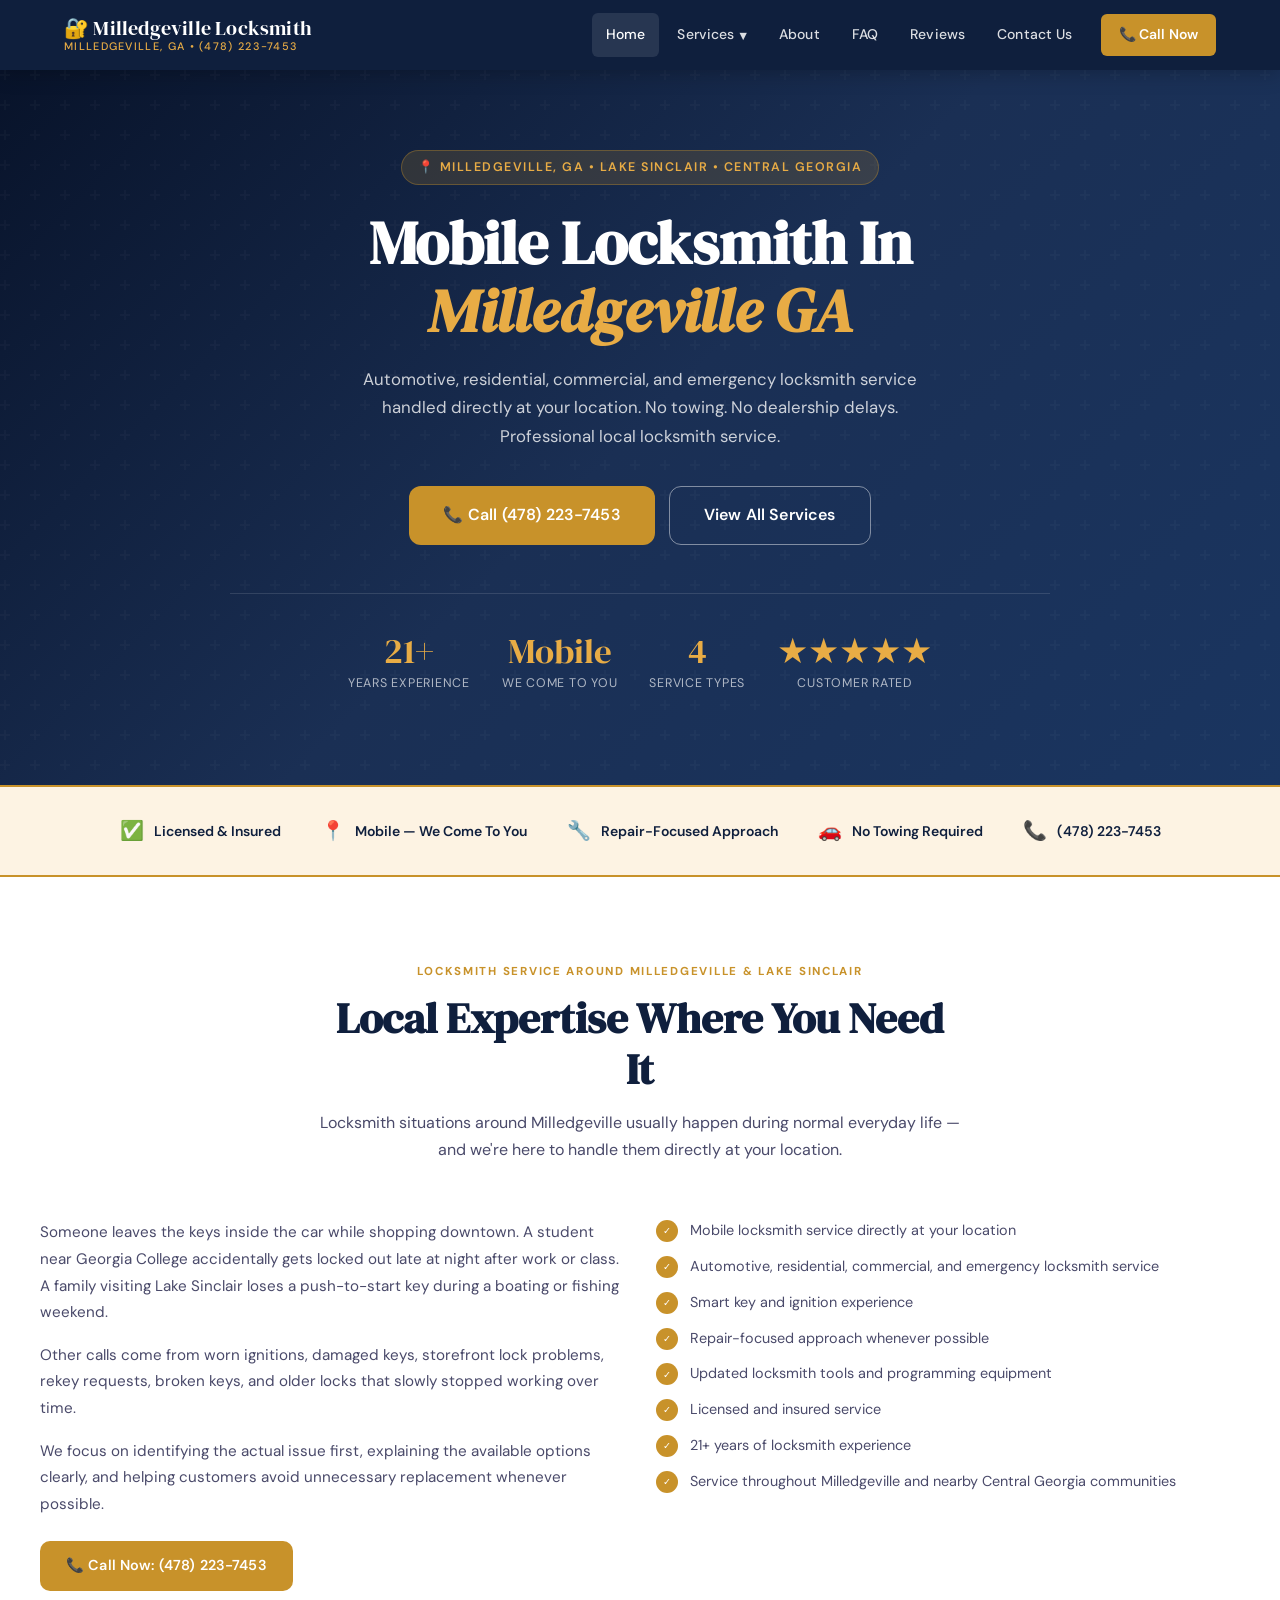
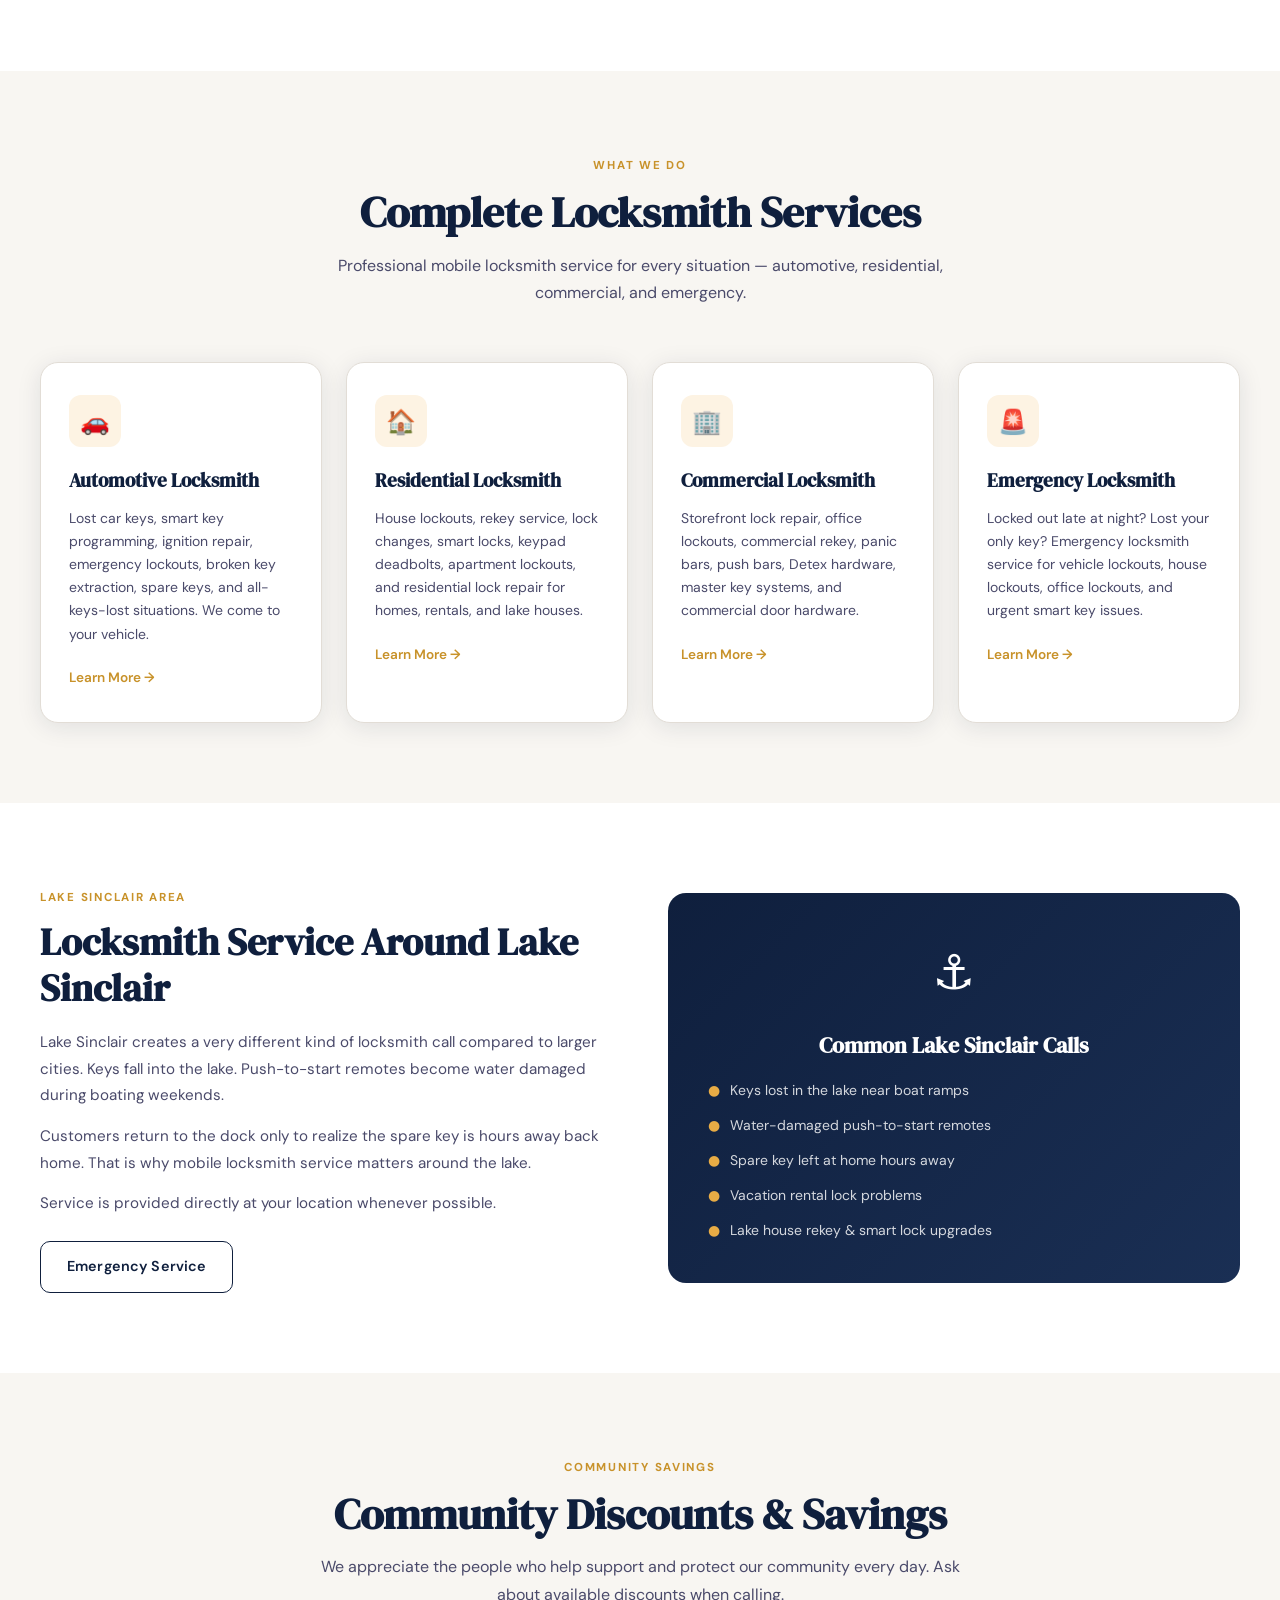
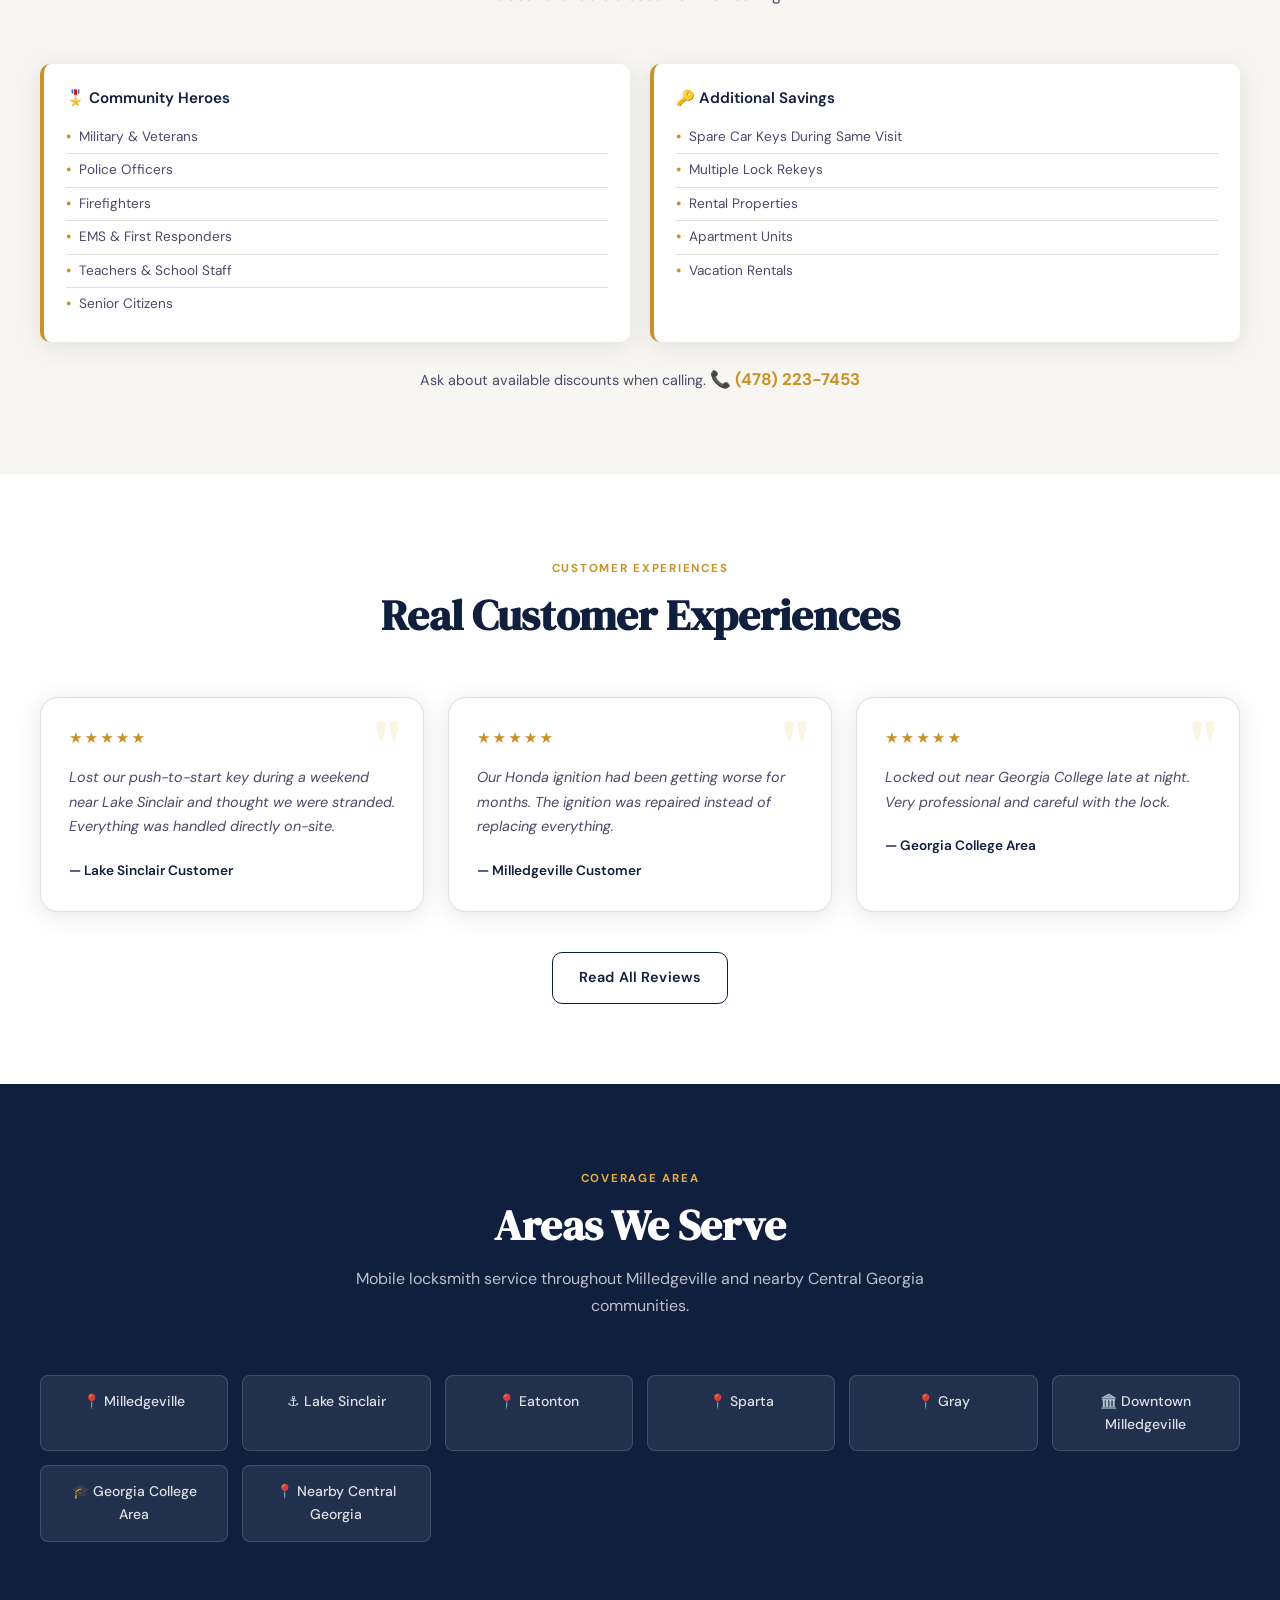
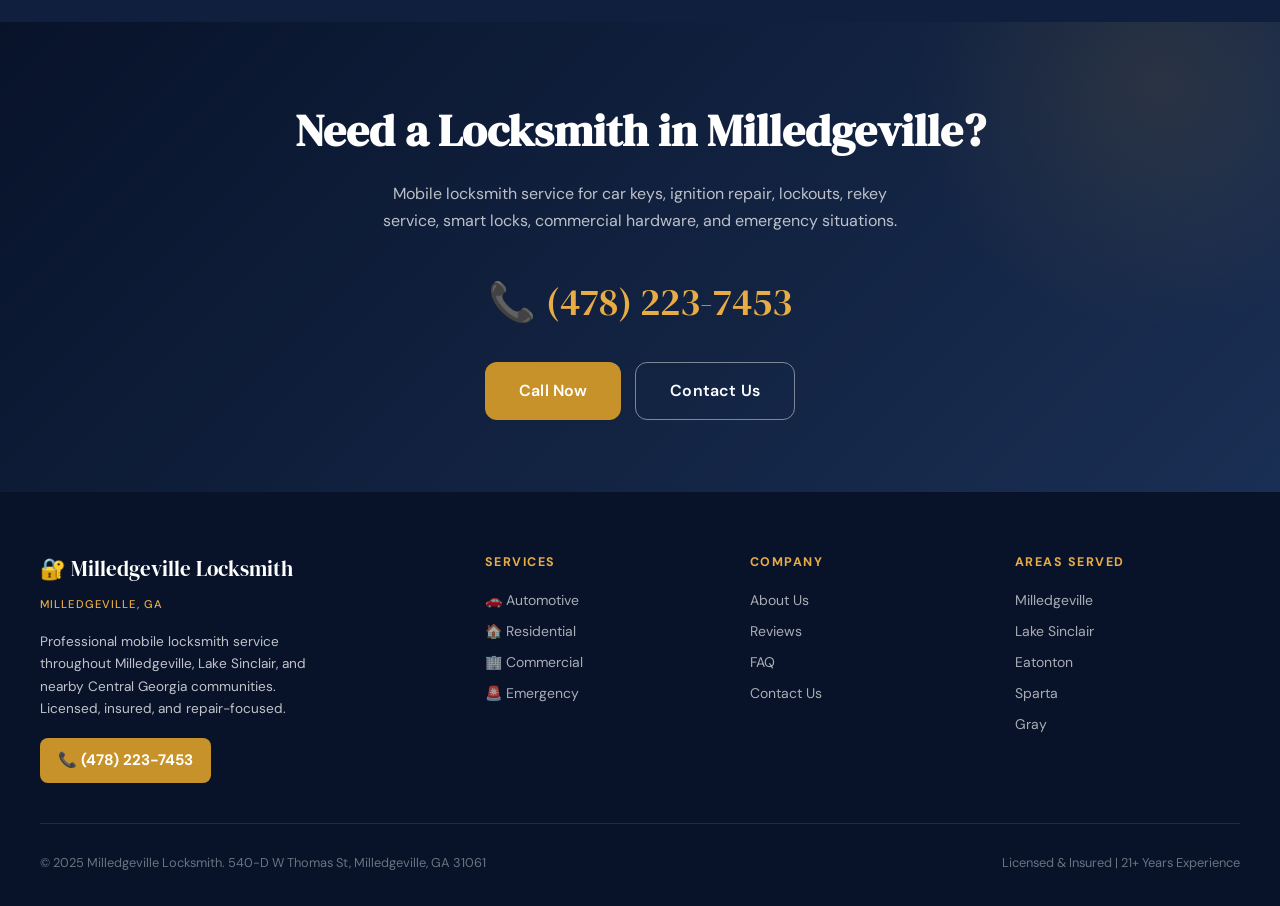
==== index.html @ 0404de69 "first commit" ====
<!DOCTYPE html>
<html lang="en">
<head>
  <meta charset="UTF-8">
  <meta name="viewport" content="width=device-width, initial-scale=1.0">
  <meta name="description" content="Mobile locksmith service in Milledgeville, GA. Automotive, residential, commercial, and emergency locksmith service. Call (478) 223-7453.">
  <title>Milledgeville Locksmith | (478) 223-7453</title>
  <link rel="preconnect" href="https://fonts.googleapis.com">
  <link rel="preconnect" href="https://fonts.gstatic.com" crossorigin>
  <link href="https://fonts.googleapis.com/css2?family=DM+Serif+Display:ital@0;1&family=DM+Sans:ital,opsz,wght@0,9..40,300;0,9..40,400;0,9..40,500;0,9..40,600;0,9..40,700;1,9..40,400&display=swap" rel="stylesheet">
  <link rel="stylesheet" href="style.css">
</head>
<body>

<!-- NAVBAR -->
<nav class="navbar" role="navigation" aria-label="Main navigation">
  <div class="nav-container">
    <a href="index.html" class="nav-logo" aria-label="Milledgeville Locksmith Home">
      <span class="logo-main">🔐 Milledgeville Locksmith</span>
      <span class="logo-sub">Milledgeville, GA &bull; (478) 223-7453</span>
    </a>
    <ul class="nav-menu" role="menubar">
      <li class="nav-item" role="none"><a href="index.html" class="nav-link active" role="menuitem">Home</a></li>
      <li class="nav-item" role="none">
        <a href="services.html" class="nav-link" role="menuitem" aria-haspopup="true" aria-expanded="false">
          Services <span class="chevron">▼</span>
        </a>
        <div class="dropdown" role="menu" aria-label="Services submenu">
          <a href="automotive.html" role="menuitem"><span class="dd-icon">🚗</span> Automotive Locksmith</a>
          <a href="residential.html" role="menuitem"><span class="dd-icon">🏠</span> Residential Locksmith</a>
          <a href="commercial.html" role="menuitem"><span class="dd-icon">🏢</span> Commercial Locksmith</a>
          <a href="emergency.html" role="menuitem"><span class="dd-icon">🚨</span> Emergency Locksmith</a>
        </div>
      </li>
      <li class="nav-item" role="none"><a href="about.html" class="nav-link" role="menuitem">About</a></li>
      <li class="nav-item" role="none"><a href="faq.html" class="nav-link" role="menuitem">FAQ</a></li>
      <li class="nav-item" role="none"><a href="reviews.html" class="nav-link" role="menuitem">Reviews</a></li>
      <li class="nav-item" role="none"><a href="contact.html" class="nav-link" role="menuitem">Contact Us</a></li>
      <li class="nav-item" role="none"><a href="tel:4782237453" class="nav-link nav-cta" role="menuitem">📞 Call Now</a></li>
    </ul>
    <button class="hamburger" aria-label="Toggle menu" aria-expanded="false" aria-controls="mobile-nav" onclick="toggleNav(this)">
      <span></span><span></span><span></span>
    </button>
  </div>
  <div class="nav-mobile" id="mobile-nav" role="menu" aria-label="Mobile navigation">
    <a href="index.html" role="menuitem">Home</a>
    <span class="mobile-section-title">Services</span>
    <a href="automotive.html" role="menuitem">🚗 Automotive Locksmith</a>
    <a href="residential.html" role="menuitem">🏠 Residential Locksmith</a>
    <a href="commercial.html" role="menuitem">🏢 Commercial Locksmith</a>
    <a href="emergency.html" role="menuitem">🚨 Emergency Locksmith</a>
    <a href="about.html" role="menuitem">About</a>
    <a href="faq.html" role="menuitem">FAQ</a>
    <a href="reviews.html" role="menuitem">Reviews</a>
    <a href="contact.html" role="menuitem">Contact Us</a>
    <a href="tel:4782237453" class="mobile-cta" role="menuitem">📞 Call (478) 223-7453</a>
  </div>
</nav>

<!-- HERO -->
<section class="hero" aria-label="Hero section">
  <div class="hero-inner">
    <div class="hero-badge">📍 Milledgeville, GA &bull; Lake Sinclair &bull; Central Georgia</div>
    <h1>Mobile Locksmith  In <em>Milledgeville GA</em></h1>
    <p class="hero-sub">Automotive, residential, commercial, and emergency locksmith service handled directly at your location. No towing. No dealership delays. Professional local locksmith service.</p>
    <div class="hero-actions">
      <a href="tel:4782237453" class="btn btn-primary btn-lg">📞 Call (478) 223-7453</a>
      <a href="services.html" class="btn btn-outline-white btn-lg">View All Services</a>
    </div>
    <div class="hero-meta" aria-label="Key stats">
      <div class="hero-stat">
        <span class="stat-val">21+</span>
        <span class="stat-label">Years Experience</span>
      </div>
      <div class="hero-stat">
        <span class="stat-val">Mobile</span>
        <span class="stat-label">We Come To You</span>
      </div>
      <div class="hero-stat">
        <span class="stat-val">4</span>
        <span class="stat-label">Service Types</span>
      </div>
      <div class="hero-stat">
        <span class="stat-val">★★★★★</span>
        <span class="stat-label">Customer Rated</span>
      </div>
    </div>
  </div>
</section>

<!-- TRUST BAR -->
<div class="trust-bar" aria-label="Trust indicators">
  <div class="trust-bar-inner">
    <div class="trust-item"><span class="trust-icon">✅</span> Licensed &amp; Insured</div>
    <div class="trust-item"><span class="trust-icon">📍</span> Mobile — We Come To You</div>
    <div class="trust-item"><span class="trust-icon">🔧</span> Repair-Focused Approach</div>
    <div class="trust-item"><span class="trust-icon">🚗</span> No Towing Required</div>
    <div class="trust-item"><span class="trust-icon">📞</span> (478) 223-7453</div>
  </div>
</div>

<!-- ABOUT INTRO -->
<section class="section section-light">
  <div class="container">
    <div class="section-header">
      <span class="section-tag">Locksmith Service Around Milledgeville &amp; Lake Sinclair</span>
      <h2>Local Expertise Where You Need It</h2>
      <p>Locksmith situations around Milledgeville usually happen during normal everyday life — and we're here to handle them directly at your location.</p>
    </div>
    <div class="two-col" style="align-items:start;">
      <div>
        <p style="color:var(--text-mid);line-height:1.75;font-size:0.95rem;margin-bottom:16px;">Someone leaves the keys inside the car while shopping downtown. A student near Georgia College accidentally gets locked out late at night after work or class. A family visiting Lake Sinclair loses a push-to-start key during a boating or fishing weekend.</p>
        <p style="color:var(--text-mid);line-height:1.75;font-size:0.95rem;margin-bottom:16px;">Other calls come from worn ignitions, damaged keys, storefront lock problems, rekey requests, broken keys, and older locks that slowly stopped working over time.</p>
        <p style="color:var(--text-mid);line-height:1.75;font-size:0.95rem;">We focus on identifying the actual issue first, explaining the available options clearly, and helping customers avoid unnecessary replacement whenever possible.</p>
        <a href="tel:4782237453" class="btn btn-primary mt-24">📞 Call Now: (478) 223-7453</a>
      </div>
      <div>
        <ul class="checklist">
          <li><span class="check-icon">✓</span> Mobile locksmith service directly at your location</li>
          <li><span class="check-icon">✓</span> Automotive, residential, commercial, and emergency locksmith service</li>
          <li><span class="check-icon">✓</span> Smart key and ignition experience</li>
          <li><span class="check-icon">✓</span> Repair-focused approach whenever possible</li>
          <li><span class="check-icon">✓</span> Updated locksmith tools and programming equipment</li>
          <li><span class="check-icon">✓</span> Licensed and insured service</li>
          <li><span class="check-icon">✓</span> 21+ years of locksmith experience</li>
          <li><span class="check-icon">✓</span> Service throughout Milledgeville and nearby Central Georgia communities</li>
        </ul>
      </div>
    </div>
  </div>
</section>

<!-- SERVICES OVERVIEW -->
<section class="section section-alt" aria-labelledby="services-heading">
  <div class="container">
    <div class="section-header">
      <span class="section-tag">What We Do</span>
      <h2 id="services-heading">Complete Locksmith Services</h2>
      <p>Professional mobile locksmith service for every situation — automotive, residential, commercial, and emergency.</p>
    </div>
    <div class="card-grid">
      <div class="card">
        <div class="card-icon" aria-hidden="true">🚗</div>
        <h3>Automotive Locksmith</h3>
        <p>Lost car keys, smart key programming, ignition repair, emergency lockouts, broken key extraction, spare keys, and all-keys-lost situations. We come to your vehicle.</p>
        <a href="automotive.html" class="card-link">Learn More →</a>
      </div>
      <div class="card">
        <div class="card-icon" aria-hidden="true">🏠</div>
        <h3>Residential Locksmith</h3>
        <p>House lockouts, rekey service, lock changes, smart locks, keypad deadbolts, apartment lockouts, and residential lock repair for homes, rentals, and lake houses.</p>
        <a href="residential.html" class="card-link">Learn More →</a>
      </div>
      <div class="card">
        <div class="card-icon" aria-hidden="true">🏢</div>
        <h3>Commercial Locksmith</h3>
        <p>Storefront lock repair, office lockouts, commercial rekey, panic bars, push bars, Detex hardware, master key systems, and commercial door hardware.</p>
        <a href="commercial.html" class="card-link">Learn More →</a>
      </div>
      <div class="card">
        <div class="card-icon" aria-hidden="true">🚨</div>
        <h3>Emergency Locksmith</h3>
        <p>Locked out late at night? Lost your only key? Emergency locksmith service for vehicle lockouts, house lockouts, office lockouts, and urgent smart key issues.</p>
        <a href="emergency.html" class="card-link">Learn More →</a>
      </div>
    </div>
  </div>
</section>

<!-- LAKE SINCLAIR -->
<section class="section section-light">
  <div class="container">
    <div class="two-col" style="align-items:center;gap:56px;">
      <div>
        <span class="section-tag">Lake Sinclair Area</span>
        <h2 style="font-family:var(--font-display);font-size:clamp(1.8rem,3vw,2.4rem);color:var(--navy);margin-bottom:18px;line-height:1.2;">Locksmith Service Around Lake Sinclair</h2>
        <p style="color:var(--text-mid);line-height:1.75;font-size:0.95rem;margin-bottom:14px;">Lake Sinclair creates a very different kind of locksmith call compared to larger cities. Keys fall into the lake. Push-to-start remotes become water damaged during boating weekends.</p>
        <p style="color:var(--text-mid);line-height:1.75;font-size:0.95rem;margin-bottom:14px;">Customers return to the dock only to realize the spare key is hours away back home. That is why mobile locksmith service matters around the lake.</p>
        <p style="color:var(--text-mid);line-height:1.75;font-size:0.95rem;">Service is provided directly at your location whenever possible.</p>
        <a href="pages/emergency.html" class="btn btn-outline mt-24">Emergency Service</a>
      </div>
      <div style="background:linear-gradient(135deg,var(--navy) 0%,var(--navy-mid) 100%);border-radius:var(--radius-lg);padding:40px;color:white;">
        <div style="font-size:3rem;margin-bottom:16px;text-align:center;">⚓</div>
        <h3 style="font-family:var(--font-display);font-size:1.4rem;margin-bottom:14px;text-align:center;">Common Lake Sinclair Calls</h3>
        <ul style="display:flex;flex-direction:column;gap:12px;">
          <li style="display:flex;align-items:center;gap:10px;font-size:0.875rem;color:rgba(255,255,255,0.82);"><span style="color:var(--gold-light);">●</span> Keys lost in the lake near boat ramps</li>
          <li style="display:flex;align-items:center;gap:10px;font-size:0.875rem;color:rgba(255,255,255,0.82);"><span style="color:var(--gold-light);">●</span> Water-damaged push-to-start remotes</li>
          <li style="display:flex;align-items:center;gap:10px;font-size:0.875rem;color:rgba(255,255,255,0.82);"><span style="color:var(--gold-light);">●</span> Spare key left at home hours away</li>
          <li style="display:flex;align-items:center;gap:10px;font-size:0.875rem;color:rgba(255,255,255,0.82);"><span style="color:var(--gold-light);">●</span> Vacation rental lock problems</li>
          <li style="display:flex;align-items:center;gap:10px;font-size:0.875rem;color:rgba(255,255,255,0.82);"><span style="color:var(--gold-light);">●</span> Lake house rekey &amp; smart lock upgrades</li>
        </ul>
      </div>
    </div>
  </div>
</section>

<!-- COMMUNITY DISCOUNTS -->
<section class="section section-alt">
  <div class="container">
    <div class="section-header">
      <span class="section-tag">Community Savings</span>
      <h2>Community Discounts &amp; Savings</h2>
      <p>We appreciate the people who help support and protect our community every day. Ask about available discounts when calling.</p>
    </div>
    <div class="discount-grid">
      <div class="discount-card">
        <h4>🎖️ Community Heroes</h4>
        <ul>
          <li>Military &amp; Veterans</li>
          <li>Police Officers</li>
          <li>Firefighters</li>
          <li>EMS &amp; First Responders</li>
          <li>Teachers &amp; School Staff</li>
          <li>Senior Citizens</li>
        </ul>
      </div>
      <div class="discount-card">
        <h4>🔑 Additional Savings</h4>
        <ul>
          <li>Spare Car Keys During Same Visit</li>
          <li>Multiple Lock Rekeys</li>
          <li>Rental Properties</li>
          <li>Apartment Units</li>
          <li>Vacation Rentals</li>
        </ul>
      </div>
    </div>
    <p class="text-center mt-24" style="color:var(--text-mid);font-size:0.9rem;">Ask about available discounts when calling. <a href="tel:4782237453" class="phone-cta">📞 (478) 223-7453</a></p>
  </div>
</section>

<!-- REVIEWS SNIPPET -->
<section class="section section-light" aria-labelledby="reviews-heading">
  <div class="container">
    <div class="section-header">
      <span class="section-tag">Customer Experiences</span>
      <h2 id="reviews-heading">Real Customer Experiences</h2>
    </div>
    <div class="review-grid">
      <div class="review-card">
        <div class="stars" aria-label="5 stars">★★★★★</div>
        <p class="review-text">Lost our push-to-start key during a weekend near Lake Sinclair and thought we were stranded. Everything was handled directly on-site.</p>
        <span class="reviewer">— Lake Sinclair Customer</span>
      </div>
      <div class="review-card">
        <div class="stars" aria-label="5 stars">★★★★★</div>
        <p class="review-text">Our Honda ignition had been getting worse for months. The ignition was repaired instead of replacing everything.</p>
        <span class="reviewer">— Milledgeville Customer</span>
      </div>
      <div class="review-card">
        <div class="stars" aria-label="5 stars">★★★★★</div>
        <p class="review-text">Locked out near Georgia College late at night. Very professional and careful with the lock.</p>
        <span class="reviewer">— Georgia College Area</span>
      </div>
    </div>
    <div class="text-center mt-40">
      <a href="pages/reviews.html" class="btn btn-outline">Read All Reviews</a>
    </div>
  </div>
</section>

<!-- AREAS SERVED -->
<section class="section section-dark" aria-labelledby="areas-heading">
  <div class="container">
    <div class="section-header">
      <span class="section-tag">Coverage Area</span>
      <h2 id="areas-heading">Areas We Serve</h2>
      <p>Mobile locksmith service throughout Milledgeville and nearby Central Georgia communities.</p>
    </div>
    <div class="areas-grid">
      <div class="area-pill">📍 Milledgeville</div>
      <div class="area-pill">⚓ Lake Sinclair</div>
      <div class="area-pill">📍 Eatonton</div>
      <div class="area-pill">📍 Sparta</div>
      <div class="area-pill">📍 Gray</div>
      <div class="area-pill">🏛️ Downtown Milledgeville</div>
      <div class="area-pill">🎓 Georgia College Area</div>
      <div class="area-pill">📍 Nearby Central Georgia</div>
    </div>
  </div>
</section>

<!-- CTA BAND -->
<div class="cta-band">
  <div class="container">
    <h2>Need a Locksmith in Milledgeville?</h2>
    <p>Mobile locksmith service for car keys, ignition repair, lockouts, rekey service, smart locks, commercial hardware, and emergency situations.</p>
    <div class="phone-big">📞 <a href="tel:4782237453" style="color:inherit;">(478) 223-7453</a></div>
    <div style="display:flex;gap:14px;justify-content:center;flex-wrap:wrap;">
      <a href="tel:4782237453" class="btn btn-primary btn-lg">Call Now</a>
      <a href="contact.html" class="btn btn-outline-white btn-lg">Contact Us</a>
    </div>
  </div>
</div>

<!-- FOOTER -->
<footer role="contentinfo">
  <div class="footer-grid">
    <div class="footer-brand">
      <span class="logo-main">🔐 Milledgeville Locksmith</span>
      <span class="logo-sub">Milledgeville, GA</span>
      <p>Professional mobile locksmith service throughout Milledgeville, Lake Sinclair, and nearby Central Georgia communities. Licensed, insured, and repair-focused.</p>
      <a href="tel:4782237453" class="footer-phone">📞 (478) 223-7453</a>
    </div>
    <div class="footer-col">
      <h4>Services</h4>
      <ul>
        <li><a href="automotive.html">🚗 Automotive</a></li>
        <li><a href="residential.html">🏠 Residential</a></li>
        <li><a href="commercial.html">🏢 Commercial</a></li>
        <li><a href="emergency.html">🚨 Emergency</a></li>
      </ul>
    </div>
    <div class="footer-col">
      <h4>Company</h4>
      <ul>
        <li><a href="about.html">About Us</a></li>
        <li><a href="reviews.html">Reviews</a></li>
        <li><a href="faq.html">FAQ</a></li>
        <li><a href="contact.html">Contact Us</a></li>
      </ul>
    </div>
    <div class="footer-col">
      <h4>Areas Served</h4>
      <ul>
        <li><a href="#">Milledgeville</a></li>
        <li><a href="#">Lake Sinclair</a></li>
        <li><a href="#">Eatonton</a></li>
        <li><a href="#">Sparta</a></li>
        <li><a href="#">Gray</a></li>
      </ul>
    </div>
  </div>
  <div class="footer-bottom">
    <span>© 2025 Milledgeville Locksmith. 540-D W Thomas St, Milledgeville, GA 31061</span>
    <span>Licensed &amp; Insured | 21+ Years Experience</span>
  </div>
</footer>

<script>
function toggleNav(btn) {
  const menu = document.getElementById('mobile-nav');
  const open = menu.classList.toggle('open');
  btn.classList.toggle('open', open);
  btn.setAttribute('aria-expanded', open);
}
</script>
</body>
</html>
---- style.css ----
/* ===== FONTS ===== */
@import url('https://fonts.googleapis.com/css2?family=DM+Serif+Display:ital@0;1&family=DM+Sans:ital,opsz,wght@0,9..40,300;0,9..40,400;0,9..40,500;0,9..40,600;0,9..40,700;1,9..40,400&display=swap');

/* ===== CSS VARIABLES ===== */
:root {
  --navy: #0f1f3d;
  --navy-dark: #08132a;
  --navy-mid: #1a2f54;
  --gold: #c8922a;
  --gold-light: #e8ac45;
  --gold-pale: #fdf3e3;
  --white: #ffffff;
  --off-white: #f8f6f2;
  --text: #1e1e2e;
  --text-mid: #4a4a6a;
  --text-light: #7a7a9a;
  --border: #e2ddd6;
  --shadow: 0 4px 24px rgba(15,31,61,0.10);
  --shadow-lg: 0 12px 48px rgba(15,31,61,0.18);
  --radius: 10px;
  --radius-lg: 18px;
  --transition: 0.22s cubic-bezier(0.4,0,0.2,1);
  --font-display: 'DM Serif Display', Georgia, serif;
  --font-body: 'DM Sans', system-ui, sans-serif;
}

/* ===== RESET ===== */
*, *::before, *::after { box-sizing: border-box; margin: 0; padding: 0; }
html { scroll-behavior: smooth; font-size: 16px; }
body {
  font-family: var(--font-body);
  color: var(--text);
  background: var(--off-white);
  line-height: 1.65;
  -webkit-font-smoothing: antialiased;
}
img { max-width: 100%; display: block; }
a { color: inherit; text-decoration: none; }
ul { list-style: none; }
button { cursor: pointer; font-family: inherit; border: none; background: none; }

/* ===== NAVBAR ===== */
.navbar {
  position: sticky;
  top: 0;
  z-index: 1000;
  background: var(--navy);
  box-shadow: 0 2px 20px rgba(0,0,0,0.25);
}
.nav-container {
  max-width: 1200px;
  margin: 0 auto;
  padding: 0 24px;
  display: flex;
  align-items: center;
  justify-content: space-between;
  height: 70px;
}
.nav-logo {
  display: flex;
  flex-direction: column;
  line-height: 1.15;
}
.nav-logo .logo-main {
  font-family: var(--font-display);
  font-size: 1.25rem;
  color: var(--white);
  letter-spacing: 0.01em;
}
.nav-logo .logo-sub {
  font-size: 0.68rem;
  color: var(--gold-light);
  letter-spacing: 0.12em;
  text-transform: uppercase;
  font-weight: 500;
}
.nav-menu {
  display: flex;
  align-items: center;
  gap: 4px;
}
.nav-item {
  position: relative;
}
.nav-link {
  display: flex;
  align-items: center;
  gap: 5px;
  padding: 10px 14px;
  font-size: 0.875rem;
  font-weight: 500;
  color: rgba(255,255,255,0.85);
  border-radius: 6px;
  transition: background var(--transition), color var(--transition);
  letter-spacing: 0.01em;
}
.nav-link:hover, .nav-link.active {
  background: rgba(255,255,255,0.10);
  color: var(--white);
}
.nav-link .chevron {
  font-size: 0.6rem;
  transition: transform var(--transition);
  margin-top: 1px;
}
.nav-item:hover .chevron { transform: rotate(180deg); }

/* Dropdown */
.dropdown {
  position: absolute;
  top: calc(100% + 6px);
  left: 0;
  min-width: 230px;
  background: var(--white);
  border-radius: var(--radius);
  box-shadow: var(--shadow-lg);
  border: 1px solid var(--border);
  opacity: 0;
  visibility: hidden;
  transform: translateY(-8px);
  transition: opacity var(--transition), transform var(--transition), visibility var(--transition);
  overflow: hidden;
}
.nav-item:hover .dropdown,
.nav-item:focus-within .dropdown {
  opacity: 1;
  visibility: visible;
  transform: translateY(0);
}
.dropdown a {
  display: flex;
  align-items: center;
  gap: 10px;
  padding: 12px 18px;
  font-size: 0.875rem;
  font-weight: 500;
  color: var(--text);
  transition: background var(--transition), color var(--transition);
  border-bottom: 1px solid var(--border);
}
.dropdown a:last-child { border-bottom: none; }
.dropdown a:hover { background: var(--gold-pale); color: var(--gold); }
.dropdown a .dd-icon { font-size: 1rem; width: 20px; text-align: center; }

/* CTA button in nav */
.nav-cta {
  margin-left: 10px;
  background: var(--gold) !important;
  color: var(--white) !important;
  padding: 9px 18px !important;
  border-radius: 6px !important;
  font-weight: 600 !important;
  letter-spacing: 0.01em;
  transition: background var(--transition), box-shadow var(--transition) !important;
}
.nav-cta:hover {
  background: var(--gold-light) !important;
  box-shadow: 0 4px 16px rgba(200,146,42,0.4) !important;
}

/* Hamburger */
.hamburger {
  display: none;
  flex-direction: column;
  gap: 5px;
  padding: 8px;
  border-radius: 6px;
  transition: background var(--transition);
}
.hamburger:hover { background: rgba(255,255,255,0.1); }
.hamburger span {
  display: block;
  width: 24px;
  height: 2px;
  background: var(--white);
  border-radius: 2px;
  transition: transform var(--transition), opacity var(--transition);
}
.hamburger.open span:nth-child(1) { transform: translateY(7px) rotate(45deg); }
.hamburger.open span:nth-child(2) { opacity: 0; }
.hamburger.open span:nth-child(3) { transform: translateY(-7px) rotate(-45deg); }

/* Mobile nav */
.nav-mobile {
  display: none;
  flex-direction: column;
  background: var(--navy-dark);
  padding: 16px 24px 24px;
  border-top: 1px solid rgba(255,255,255,0.08);
}
.nav-mobile.open { display: flex; }
.nav-mobile a {
  display: block;
  padding: 12px 0;
  color: rgba(255,255,255,0.85);
  font-size: 0.9rem;
  font-weight: 500;
  border-bottom: 1px solid rgba(255,255,255,0.07);
  transition: color var(--transition);
}
.nav-mobile a:hover { color: var(--gold-light); }
.nav-mobile .mobile-section-title {
  font-size: 0.7rem;
  letter-spacing: 0.15em;
  text-transform: uppercase;
  color: var(--gold);
  font-weight: 600;
  padding: 14px 0 6px;
}
.nav-mobile .mobile-cta {
  margin-top: 16px;
  background: var(--gold);
  color: var(--white);
  text-align: center;
  padding: 13px;
  border-radius: var(--radius);
  font-weight: 600;
  font-size: 0.9rem;
}

/* ===== HERO ===== */
.hero {
  background: linear-gradient(135deg, var(--navy-dark) 0%, var(--navy-mid) 50%, #1a3560 100%);
  color: var(--white);
  padding: 80px 24px 90px;
  position: relative;
  overflow: hidden;
}
.hero::before {
  content: '';
  position: absolute;
  inset: 0;
  background: url("data:image/svg+xml,%3Csvg width='60' height='60' viewBox='0 0 60 60' xmlns='http://www.w3.org/2000/svg'%3E%3Cg fill='none' fill-rule='evenodd'%3E%3Cg fill='%23ffffff' fill-opacity='0.025'%3E%3Cpath d='M36 34v-4h-2v4h-4v2h4v4h2v-4h4v-2h-4zm0-30V0h-2v4h-4v2h4v4h2V6h4V4h-4zM6 34v-4H4v4H0v2h4v4h2v-4h4v-2H6zM6 4V0H4v4H0v2h4v4h2V6h4V4H6z'/%3E%3C/g%3E%3C/g%3E%3C/svg%3E");
  pointer-events: none;
}
.hero-inner {
  max-width: 820px;
  margin: 0 auto;
  text-align: center;
  position: relative;
  z-index: 1;
}
.hero-badge {
  display: inline-flex;
  align-items: center;
  gap: 8px;
  background: rgba(200,146,42,0.18);
  border: 1px solid rgba(200,146,42,0.35);
  color: var(--gold-light);
  font-size: 0.78rem;
  font-weight: 600;
  letter-spacing: 0.12em;
  text-transform: uppercase;
  padding: 6px 16px;
  border-radius: 100px;
  margin-bottom: 24px;
}
.hero h1 {
  font-family: var(--font-display);
  font-size: clamp(2.4rem, 5vw, 3.8rem);
  line-height: 1.12;
  margin-bottom: 20px;
  color: var(--white);
}
.hero h1 em {
  color: var(--gold-light);
  font-style: italic;
}
.hero-sub {
  font-size: 1.05rem;
  color: rgba(255,255,255,0.78);
  max-width: 580px;
  margin: 0 auto 36px;
  line-height: 1.7;
}
.hero-actions {
  display: flex;
  gap: 14px;
  justify-content: center;
  flex-wrap: wrap;
}
.hero-meta {
  display: flex;
  justify-content: center;
  gap: 32px;
  margin-top: 48px;
  padding-top: 40px;
  border-top: 1px solid rgba(255,255,255,0.12);
  flex-wrap: wrap;
}
.hero-stat { text-align: center; }
.hero-stat .stat-val {
  font-family: var(--font-display);
  font-size: 2.2rem;
  color: var(--gold-light);
  line-height: 1;
  display: block;
}
.hero-stat .stat-label {
  font-size: 0.78rem;
  color: rgba(255,255,255,0.65);
  letter-spacing: 0.06em;
  text-transform: uppercase;
  margin-top: 4px;
}

/* ===== BUTTONS ===== */
.btn {
  display: inline-flex;
  align-items: center;
  gap: 8px;
  padding: 13px 26px;
  border-radius: var(--radius);
  font-weight: 600;
  font-size: 0.9rem;
  letter-spacing: 0.01em;
  transition: all var(--transition);
  white-space: nowrap;
}
.btn-primary {
  background: var(--gold);
  color: var(--white);
}
.btn-primary:hover {
  background: var(--gold-light);
  box-shadow: 0 6px 24px rgba(200,146,42,0.45);
  transform: translateY(-1px);
}
.btn-outline-white {
  background: transparent;
  color: var(--white);
  border: 1.5px solid rgba(255,255,255,0.45);
}
.btn-outline-white:hover {
  background: rgba(255,255,255,0.10);
  border-color: rgba(255,255,255,0.7);
}
.btn-outline {
  background: transparent;
  color: var(--navy);
  border: 1.5px solid var(--navy);
}
.btn-outline:hover {
  background: var(--navy);
  color: var(--white);
}
.btn-lg {
  padding: 15px 34px;
  font-size: 1rem;
  border-radius: 12px;
}

/* ===== SECTIONS ===== */
.section {
  padding: 80px 24px;
}
.section-light { background: var(--white); }
.section-alt { background: var(--off-white); }
.section-dark {
  background: var(--navy);
  color: var(--white);
}
.container {
  max-width: 1200px;
  margin: 0 auto;
}
.section-header {
  text-align: center;
  max-width: 640px;
  margin: 0 auto 56px;
}
.section-tag {
  display: inline-block;
  font-size: 0.72rem;
  font-weight: 700;
  letter-spacing: 0.15em;
  text-transform: uppercase;
  color: var(--gold);
  margin-bottom: 12px;
}
.section-dark .section-tag { color: var(--gold-light); }
.section-header h2 {
  font-family: var(--font-display);
  font-size: clamp(1.8rem, 3.5vw, 2.7rem);
  line-height: 1.18;
  color: var(--navy);
  margin-bottom: 14px;
}
.section-dark .section-header h2 { color: var(--white); }
.section-header p {
  color: var(--text-mid);
  font-size: 1rem;
  line-height: 1.7;
}
.section-dark .section-header p { color: rgba(255,255,255,0.72); }

/* ===== CARDS ===== */
.card-grid {
  display: grid;
  grid-template-columns: repeat(auto-fit, minmax(280px, 1fr));
  gap: 24px;
}
.card {
  background: var(--white);
  border-radius: var(--radius-lg);
  padding: 32px 28px;
  border: 1px solid var(--border);
  box-shadow: var(--shadow);
  transition: transform var(--transition), box-shadow var(--transition);
}
.card:hover {
  transform: translateY(-4px);
  box-shadow: var(--shadow-lg);
}
.card-icon {
  width: 52px;
  height: 52px;
  background: var(--gold-pale);
  border-radius: 12px;
  display: flex;
  align-items: center;
  justify-content: center;
  font-size: 1.5rem;
  margin-bottom: 18px;
}
.card h3 {
  font-family: var(--font-display);
  font-size: 1.2rem;
  color: var(--navy);
  margin-bottom: 10px;
}
.card p {
  font-size: 0.875rem;
  color: var(--text-mid);
  line-height: 1.65;
  margin-bottom: 18px;
}
.card-link {
  display: inline-flex;
  align-items: center;
  gap: 5px;
  font-size: 0.85rem;
  font-weight: 600;
  color: var(--gold);
  transition: gap var(--transition);
}
.card-link:hover { gap: 9px; }

/* ===== SERVICE CARDS (full) ===== */
.service-card {
  background: var(--white);
  border-radius: var(--radius-lg);
  overflow: hidden;
  border: 1px solid var(--border);
  box-shadow: var(--shadow);
  transition: transform var(--transition), box-shadow var(--transition);
}
.service-card:hover {
  transform: translateY(-4px);
  box-shadow: var(--shadow-lg);
}
.service-card-header {
  background: linear-gradient(135deg, var(--navy) 0%, var(--navy-mid) 100%);
  padding: 28px;
  display: flex;
  align-items: center;
  gap: 16px;
}
.service-card-icon {
  font-size: 2rem;
  width: 52px;
  text-align: center;
}
.service-card-header h3 {
  font-family: var(--font-display);
  font-size: 1.3rem;
  color: var(--white);
}
.service-card-header span {
  font-size: 0.78rem;
  color: var(--gold-light);
}
.service-card-body {
  padding: 24px 28px 28px;
}
.service-card-body ul {
  display: flex;
  flex-direction: column;
  gap: 8px;
  margin-bottom: 20px;
}
.service-card-body ul li {
  display: flex;
  align-items: center;
  gap: 10px;
  font-size: 0.875rem;
  color: var(--text-mid);
}
.service-card-body ul li::before {
  content: '✓';
  color: var(--gold);
  font-weight: 700;
  font-size: 0.8rem;
  flex-shrink: 0;
}

/* ===== TRUST BAR ===== */
.trust-bar {
  background: var(--gold-pale);
  border-top: 2px solid var(--gold);
  border-bottom: 2px solid var(--gold);
  padding: 28px 24px;
}
.trust-bar-inner {
  max-width: 1200px;
  margin: 0 auto;
  display: flex;
  justify-content: center;
  gap: 40px;
  flex-wrap: wrap;
}
.trust-item {
  display: flex;
  align-items: center;
  gap: 10px;
  font-size: 0.875rem;
  font-weight: 600;
  color: var(--navy);
}
.trust-item .trust-icon { font-size: 1.2rem; }

/* ===== CHECKLIST ===== */
.checklist {
  display: flex;
  flex-direction: column;
  gap: 12px;
}
.checklist li {
  display: flex;
  align-items: flex-start;
  gap: 12px;
  font-size: 0.9rem;
  color: var(--text-mid);
}
.check-icon {
  width: 22px;
  height: 22px;
  background: var(--gold);
  border-radius: 50%;
  display: flex;
  align-items: center;
  justify-content: center;
  color: white;
  font-size: 0.6rem;
  flex-shrink: 0;
  margin-top: 1px;
}

/* ===== REVIEWS ===== */
.review-grid {
  display: grid;
  grid-template-columns: repeat(auto-fit, minmax(280px, 1fr));
  gap: 24px;
}
.review-card {
  background: var(--white);
  border-radius: var(--radius-lg);
  padding: 28px;
  border: 1px solid var(--border);
  box-shadow: var(--shadow);
  position: relative;
}
.review-card::before {
  content: '"';
  position: absolute;
  top: 16px;
  right: 22px;
  font-family: var(--font-display);
  font-size: 4rem;
  color: var(--gold-pale);
  line-height: 1;
}
.stars {
  color: var(--gold);
  font-size: 0.95rem;
  letter-spacing: 2px;
  margin-bottom: 14px;
}
.review-text {
  font-size: 0.9rem;
  color: var(--text-mid);
  line-height: 1.7;
  font-style: italic;
  margin-bottom: 18px;
}
.reviewer {
  font-weight: 600;
  font-size: 0.85rem;
  color: var(--navy);
}

/* ===== FAQ ===== */
.faq-list {
  max-width: 780px;
  margin: 0 auto;
  display: flex;
  flex-direction: column;
  gap: 12px;
}
.faq-item {
  background: var(--white);
  border: 1px solid var(--border);
  border-radius: var(--radius);
  overflow: hidden;
}
.faq-q {
  width: 100%;
  text-align: left;
  padding: 20px 24px;
  font-size: 0.95rem;
  font-weight: 600;
  color: var(--navy);
  display: flex;
  justify-content: space-between;
  align-items: center;
  gap: 12px;
  transition: background var(--transition);
}
.faq-q:hover { background: var(--gold-pale); }
.faq-q.open { background: var(--gold-pale); color: var(--gold); }
.faq-q .faq-icon {
  width: 24px;
  height: 24px;
  background: var(--navy);
  border-radius: 50%;
  display: flex;
  align-items: center;
  justify-content: center;
  color: white;
  font-size: 0.75rem;
  flex-shrink: 0;
  transition: transform var(--transition), background var(--transition);
}
.faq-q.open .faq-icon {
  transform: rotate(45deg);
  background: var(--gold);
}
.faq-a {
  display: none;
  padding: 0 24px 20px;
  font-size: 0.9rem;
  color: var(--text-mid);
  line-height: 1.7;
  border-top: 1px solid var(--border);
  padding-top: 16px;
}
.faq-a.open { display: block; }

/* ===== AREAS GRID ===== */
.areas-grid {
  display: grid;
  grid-template-columns: repeat(auto-fit, minmax(160px, 1fr));
  gap: 14px;
  margin-top: 32px;
}
.area-pill {
  background: rgba(255,255,255,0.08);
  border: 1px solid rgba(255,255,255,0.15);
  border-radius: 8px;
  padding: 14px 18px;
  text-align: center;
  font-weight: 500;
  font-size: 0.875rem;
  color: rgba(255,255,255,0.85);
  transition: background var(--transition), border-color var(--transition);
}
.area-pill:hover {
  background: rgba(200,146,42,0.15);
  border-color: rgba(200,146,42,0.4);
  color: var(--gold-light);
}

/* ===== CTA BAND ===== */
.cta-band {
  background: linear-gradient(135deg, var(--navy-dark) 0%, var(--navy-mid) 100%);
  padding: 72px 24px;
  text-align: center;
  color: var(--white);
  position: relative;
  overflow: hidden;
}
.cta-band::before {
  content: '';
  position: absolute;
  top: -40%;
  right: -10%;
  width: 500px;
  height: 500px;
  border-radius: 50%;
  background: radial-gradient(circle, rgba(200,146,42,0.12) 0%, transparent 70%);
  pointer-events: none;
}
.cta-band h2 {
  font-family: var(--font-display);
  font-size: clamp(1.8rem, 4vw, 2.8rem);
  margin-bottom: 14px;
}
.cta-band p {
  color: rgba(255,255,255,0.72);
  max-width: 520px;
  margin: 0 auto 36px;
  font-size: 1rem;
}
.cta-band .phone-big {
  display: inline-flex;
  align-items: center;
  gap: 10px;
  font-family: var(--font-display);
  font-size: clamp(1.6rem, 3.5vw, 2.4rem);
  color: var(--gold-light);
  margin-bottom: 28px;
}

/* ===== DISCOUNTS TABLE ===== */
.discount-grid {
  display: grid;
  grid-template-columns: repeat(auto-fit, minmax(240px, 1fr));
  gap: 20px;
}
.discount-card {
  background: var(--white);
  border-radius: var(--radius);
  padding: 22px;
  border-left: 4px solid var(--gold);
  box-shadow: var(--shadow);
}
.discount-card h4 {
  font-weight: 600;
  color: var(--navy);
  margin-bottom: 10px;
  font-size: 0.95rem;
}
.discount-card ul li {
  font-size: 0.85rem;
  color: var(--text-mid);
  padding: 5px 0;
  border-bottom: 1px solid var(--border);
  display: flex;
  align-items: center;
  gap: 8px;
}
.discount-card ul li:last-child { border-bottom: none; }
.discount-card ul li::before {
  content: '•';
  color: var(--gold);
  font-weight: 900;
}

/* ===== SAVINGS BADGES ===== */
.savings-row {
  display: flex;
  flex-wrap: wrap;
  gap: 16px;
  justify-content: center;
}
.savings-badge {
  background: var(--gold);
  color: var(--white);
  border-radius: var(--radius);
  padding: 16px 22px;
  font-weight: 700;
  font-size: 0.9rem;
  display: flex;
  align-items: center;
  gap: 8px;
  box-shadow: 0 4px 16px rgba(200,146,42,0.3);
}

/* ===== PAGE HEADER ===== */
.page-header {
  background: linear-gradient(135deg, var(--navy-dark) 0%, var(--navy-mid) 100%);
  padding: 64px 24px 56px;
  color: var(--white);
  position: relative;
  overflow: hidden;
}
.page-header::before {
  content: '';
  position: absolute;
  inset: 0;
  background: url("data:image/svg+xml,%3Csvg width='60' height='60' viewBox='0 0 60 60' xmlns='http://www.w3.org/2000/svg'%3E%3Cg fill='none' fill-rule='evenodd'%3E%3Cg fill='%23ffffff' fill-opacity='0.02'%3E%3Cpath d='M36 34v-4h-2v4h-4v2h4v4h2v-4h4v-2h-4zm0-30V0h-2v4h-4v2h4v4h2V6h4V4h-4zM6 34v-4H4v4H0v2h4v4h2v-4h4v-2H6zM6 4V0H4v4H0v2h4v4h2V6h4V4H6z'/%3E%3C/g%3E%3C/g%3E%3C/svg%3E");
}
.page-header-inner {
  max-width: 780px;
  margin: 0 auto;
  text-align: center;
  position: relative;
  z-index: 1;
}
.page-header .breadcrumb {
  font-size: 0.78rem;
  color: rgba(255,255,255,0.55);
  margin-bottom: 14px;
  letter-spacing: 0.05em;
}
.page-header .breadcrumb a { color: var(--gold-light); }
.page-header h1 {
  font-family: var(--font-display);
  font-size: clamp(2rem, 4vw, 3rem);
  margin-bottom: 14px;
}
.page-header p {
  font-size: 1rem;
  color: rgba(255,255,255,0.75);
  max-width: 560px;
  margin: 0 auto;
}

/* ===== CONTACT FORM ===== */
.contact-layout {
  display: grid;
  grid-template-columns: 1fr 1.4fr;
  gap: 48px;
  align-items: start;
}
.contact-info h3 {
  font-family: var(--font-display);
  font-size: 1.5rem;
  color: var(--navy);
  margin-bottom: 18px;
}
.contact-info p {
  font-size: 0.9rem;
  color: var(--text-mid);
  line-height: 1.7;
  margin-bottom: 28px;
}
.contact-detail {
  display: flex;
  align-items: center;
  gap: 14px;
  margin-bottom: 18px;
}
.contact-detail-icon {
  width: 44px;
  height: 44px;
  background: var(--gold-pale);
  border-radius: 10px;
  display: flex;
  align-items: center;
  justify-content: center;
  font-size: 1.2rem;
  flex-shrink: 0;
}
.contact-detail .cd-label {
  font-size: 0.7rem;
  text-transform: uppercase;
  letter-spacing: 0.1em;
  font-weight: 600;
  color: var(--text-light);
}
.contact-detail .cd-val {
  font-weight: 600;
  color: var(--navy);
  font-size: 0.95rem;
}
.form-card {
  background: var(--white);
  border-radius: var(--radius-lg);
  padding: 36px;
  border: 1px solid var(--border);
  box-shadow: var(--shadow);
}
.form-group {
  margin-bottom: 20px;
}
.form-group label {
  display: block;
  font-size: 0.82rem;
  font-weight: 600;
  color: var(--navy);
  margin-bottom: 7px;
  letter-spacing: 0.02em;
}
.form-group input,
.form-group select,
.form-group textarea {
  width: 100%;
  padding: 12px 16px;
  border: 1.5px solid var(--border);
  border-radius: var(--radius);
  font-family: var(--font-body);
  font-size: 0.9rem;
  color: var(--text);
  background: var(--off-white);
  transition: border-color var(--transition), box-shadow var(--transition);
  outline: none;
}
.form-group input:focus,
.form-group select:focus,
.form-group textarea:focus {
  border-color: var(--gold);
  box-shadow: 0 0 0 3px rgba(200,146,42,0.12);
  background: var(--white);
}
.form-group textarea { resize: vertical; min-height: 120px; }
.form-row { display: grid; grid-template-columns: 1fr 1fr; gap: 16px; }

/* ===== ABOUT PAGE ===== */
.about-split {
  display: grid;
  grid-template-columns: 1fr 1fr;
  gap: 56px;
  align-items: center;
}
.about-visual {
  background: linear-gradient(135deg, var(--navy) 0%, var(--navy-mid) 100%);
  border-radius: var(--radius-lg);
  padding: 48px 36px;
  text-align: center;
  color: var(--white);
  position: relative;
  overflow: hidden;
}
.about-visual::before {
  content: '';
  position: absolute;
  bottom: -40px;
  right: -40px;
  width: 200px;
  height: 200px;
  border-radius: 50%;
  background: rgba(200,146,42,0.12);
}
.about-visual .big-num {
  font-family: var(--font-display);
  font-size: 5rem;
  color: var(--gold-light);
  line-height: 1;
  display: block;
}
.about-visual .big-label {
  font-size: 1rem;
  color: rgba(255,255,255,0.8);
  margin-top: 8px;
}
.about-visual .about-stats {
  display: grid;
  grid-template-columns: 1fr 1fr;
  gap: 16px;
  margin-top: 32px;
}
.about-stat {
  background: rgba(255,255,255,0.08);
  border-radius: 10px;
  padding: 16px;
}
.about-stat .n {
  font-family: var(--font-display);
  font-size: 1.6rem;
  color: var(--gold-light);
  display: block;
}
.about-stat .l {
  font-size: 0.72rem;
  color: rgba(255,255,255,0.65);
  text-transform: uppercase;
  letter-spacing: 0.06em;
}
.about-text h2 {
  font-family: var(--font-display);
  font-size: clamp(1.8rem, 3vw, 2.4rem);
  color: var(--navy);
  margin-bottom: 18px;
  line-height: 1.2;
}
.about-text p {
  color: var(--text-mid);
  line-height: 1.75;
  font-size: 0.95rem;
  margin-bottom: 16px;
}

/* ===== FOOTER ===== */
footer {
  background: var(--navy-dark);
  color: rgba(255,255,255,0.75);
  padding: 60px 24px 32px;
}
.footer-grid {
  max-width: 1200px;
  margin: 0 auto;
  display: grid;
  grid-template-columns: 1.8fr 1fr 1fr 1fr;
  gap: 40px;
  padding-bottom: 40px;
  border-bottom: 1px solid rgba(255,255,255,0.1);
}
.footer-brand .logo-main {
  font-family: var(--font-display);
  font-size: 1.3rem;
  color: var(--white);
  display: block;
  margin-bottom: 4px;
}
.footer-brand .logo-sub {
  font-size: 0.7rem;
  color: var(--gold-light);
  letter-spacing: 0.1em;
  text-transform: uppercase;
  font-weight: 500;
}
.footer-brand p {
  font-size: 0.85rem;
  margin-top: 14px;
  line-height: 1.65;
  max-width: 280px;
}
.footer-brand .footer-phone {
  display: inline-flex;
  align-items: center;
  gap: 8px;
  background: var(--gold);
  color: white;
  padding: 10px 18px;
  border-radius: 8px;
  font-weight: 700;
  font-size: 0.95rem;
  margin-top: 18px;
  transition: background var(--transition);
}
.footer-brand .footer-phone:hover { background: var(--gold-light); }
.footer-col h4 {
  font-weight: 700;
  font-size: 0.78rem;
  letter-spacing: 0.12em;
  text-transform: uppercase;
  color: var(--gold-light);
  margin-bottom: 16px;
}
.footer-col ul { display: flex; flex-direction: column; gap: 8px; }
.footer-col ul li a {
  font-size: 0.875rem;
  color: rgba(255,255,255,0.65);
  transition: color var(--transition);
  display: flex;
  align-items: center;
  gap: 6px;
}
.footer-col ul li a:hover { color: var(--gold-light); }
.footer-bottom {
  max-width: 1200px;
  margin: 28px auto 0;
  display: flex;
  justify-content: space-between;
  align-items: center;
  font-size: 0.8rem;
  color: rgba(255,255,255,0.4);
  flex-wrap: wrap;
  gap: 12px;
}
.footer-bottom a { color: rgba(255,255,255,0.55); }
.footer-bottom a:hover { color: var(--gold-light); }

/* ===== INLINE PHONE CTA ===== */
.phone-cta {
  display: inline-flex;
  align-items: center;
  gap: 8px;
  color: var(--gold);
  font-weight: 700;
  font-size: 1.05rem;
  transition: color var(--transition);
}
.phone-cta:hover { color: var(--gold-light); }

/* ===== INFO BOX ===== */
.info-box {
  background: var(--gold-pale);
  border-left: 4px solid var(--gold);
  border-radius: var(--radius);
  padding: 20px 24px;
  font-size: 0.875rem;
  color: var(--text-mid);
  line-height: 1.7;
  margin: 24px 0;
}

/* ===== RESPONSIVE ===== */
@media (max-width: 900px) {
  .nav-menu { display: none; }
  .hamburger { display: flex; }
  .about-split { grid-template-columns: 1fr; }
  .contact-layout { grid-template-columns: 1fr; }
  .footer-grid { grid-template-columns: 1fr 1fr; }
}
@media (max-width: 640px) {
  .section { padding: 56px 18px; }
  .footer-grid { grid-template-columns: 1fr; gap: 28px; }
  .form-row { grid-template-columns: 1fr; }
  .hero { padding: 60px 18px 72px; }
  .hero-meta { gap: 20px; }
  .card-grid { grid-template-columns: 1fr; }
  .trust-bar-inner { gap: 20px; }
  .page-header { padding: 48px 18px 40px; }
}
@media (max-width: 480px) {
  .hero-actions { flex-direction: column; align-items: center; }
  .hero-actions .btn { width: 100%; justify-content: center; }
  .about-visual .about-stats { grid-template-columns: 1fr 1fr; }
}

/* ===== UTILITY ===== */
.text-center { text-align: center; }
.mt-8 { margin-top: 8px; }
.mt-16 { margin-top: 16px; }
.mt-24 { margin-top: 24px; }
.mt-40 { margin-top: 40px; }
.mb-0 { margin-bottom: 0 !important; }
.gap-top { padding-top: 0 !important; }
.divider {
  height: 1px;
  background: var(--border);
  margin: 40px 0;
}
.two-col {
  display: grid;
  grid-template-columns: 1fr 1fr;
  gap: 32px;
}
@media (max-width: 700px) { .two-col { grid-template-columns: 1fr; } }
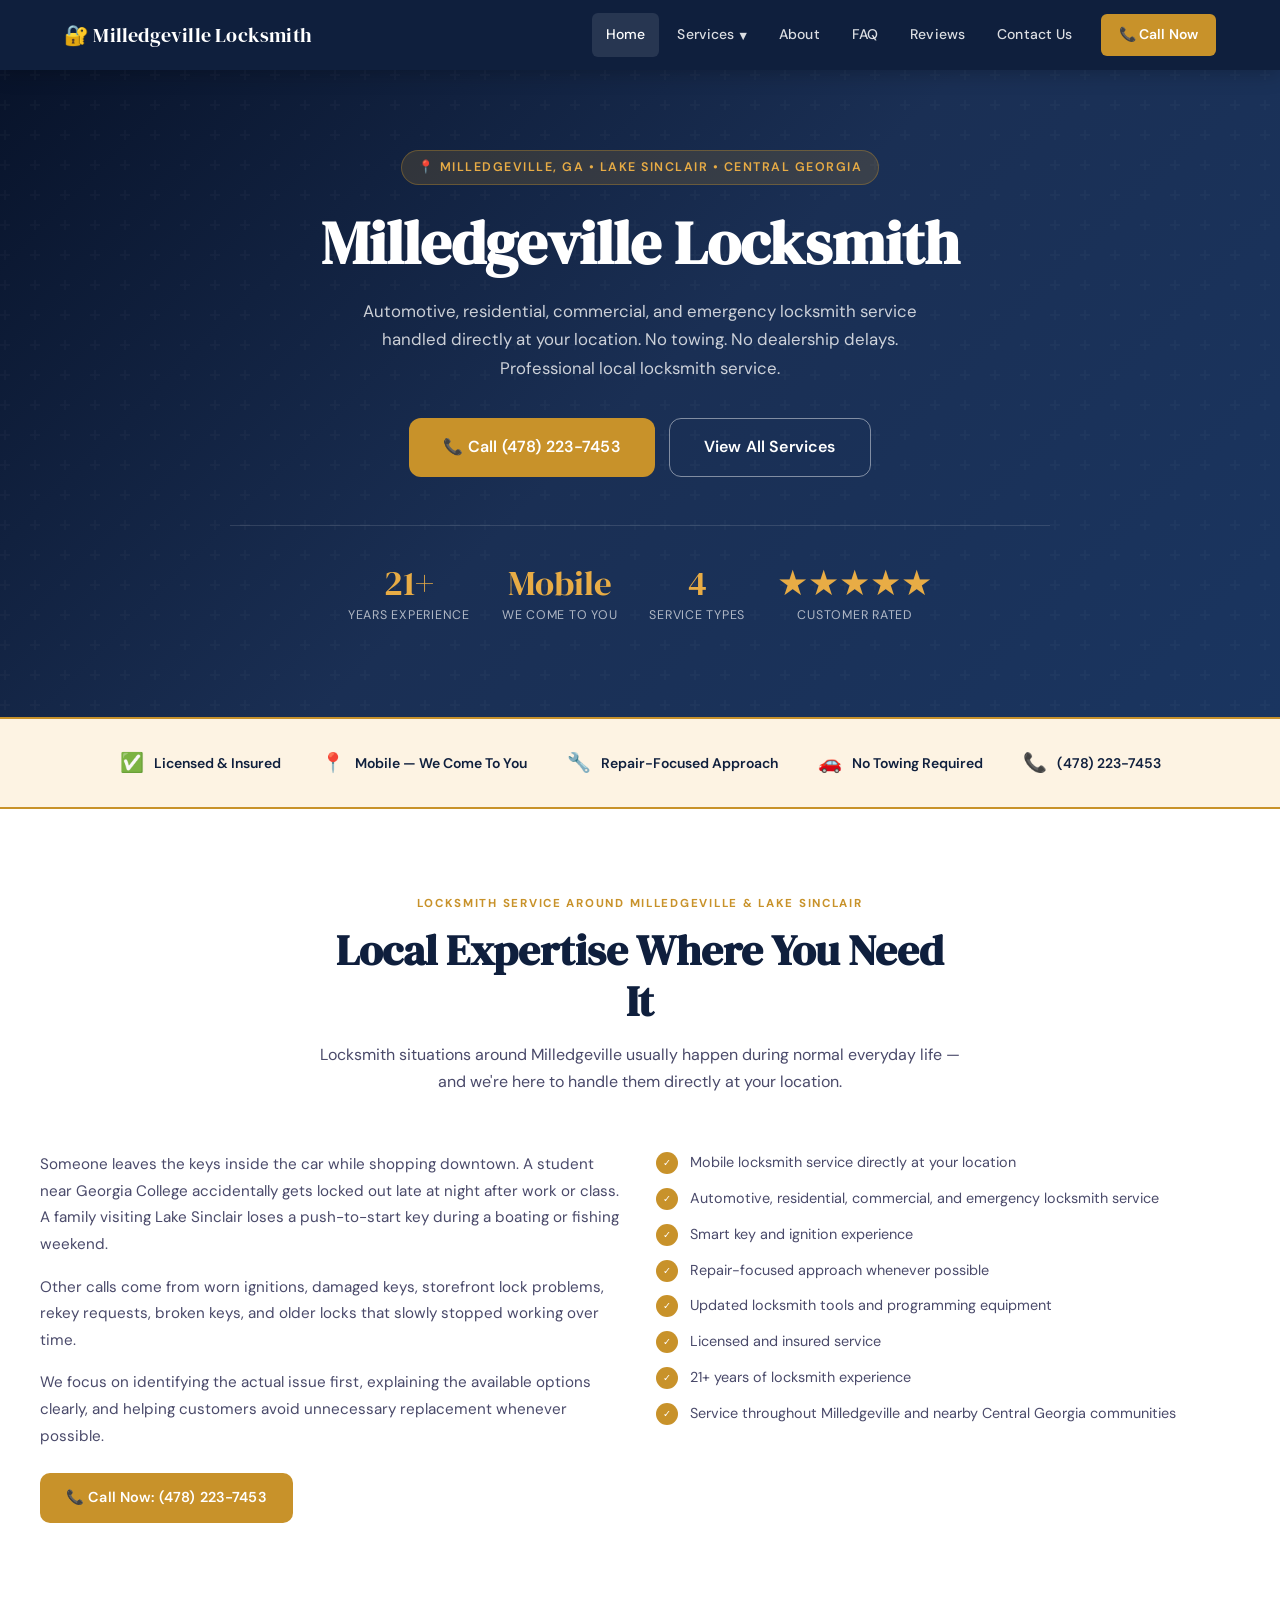
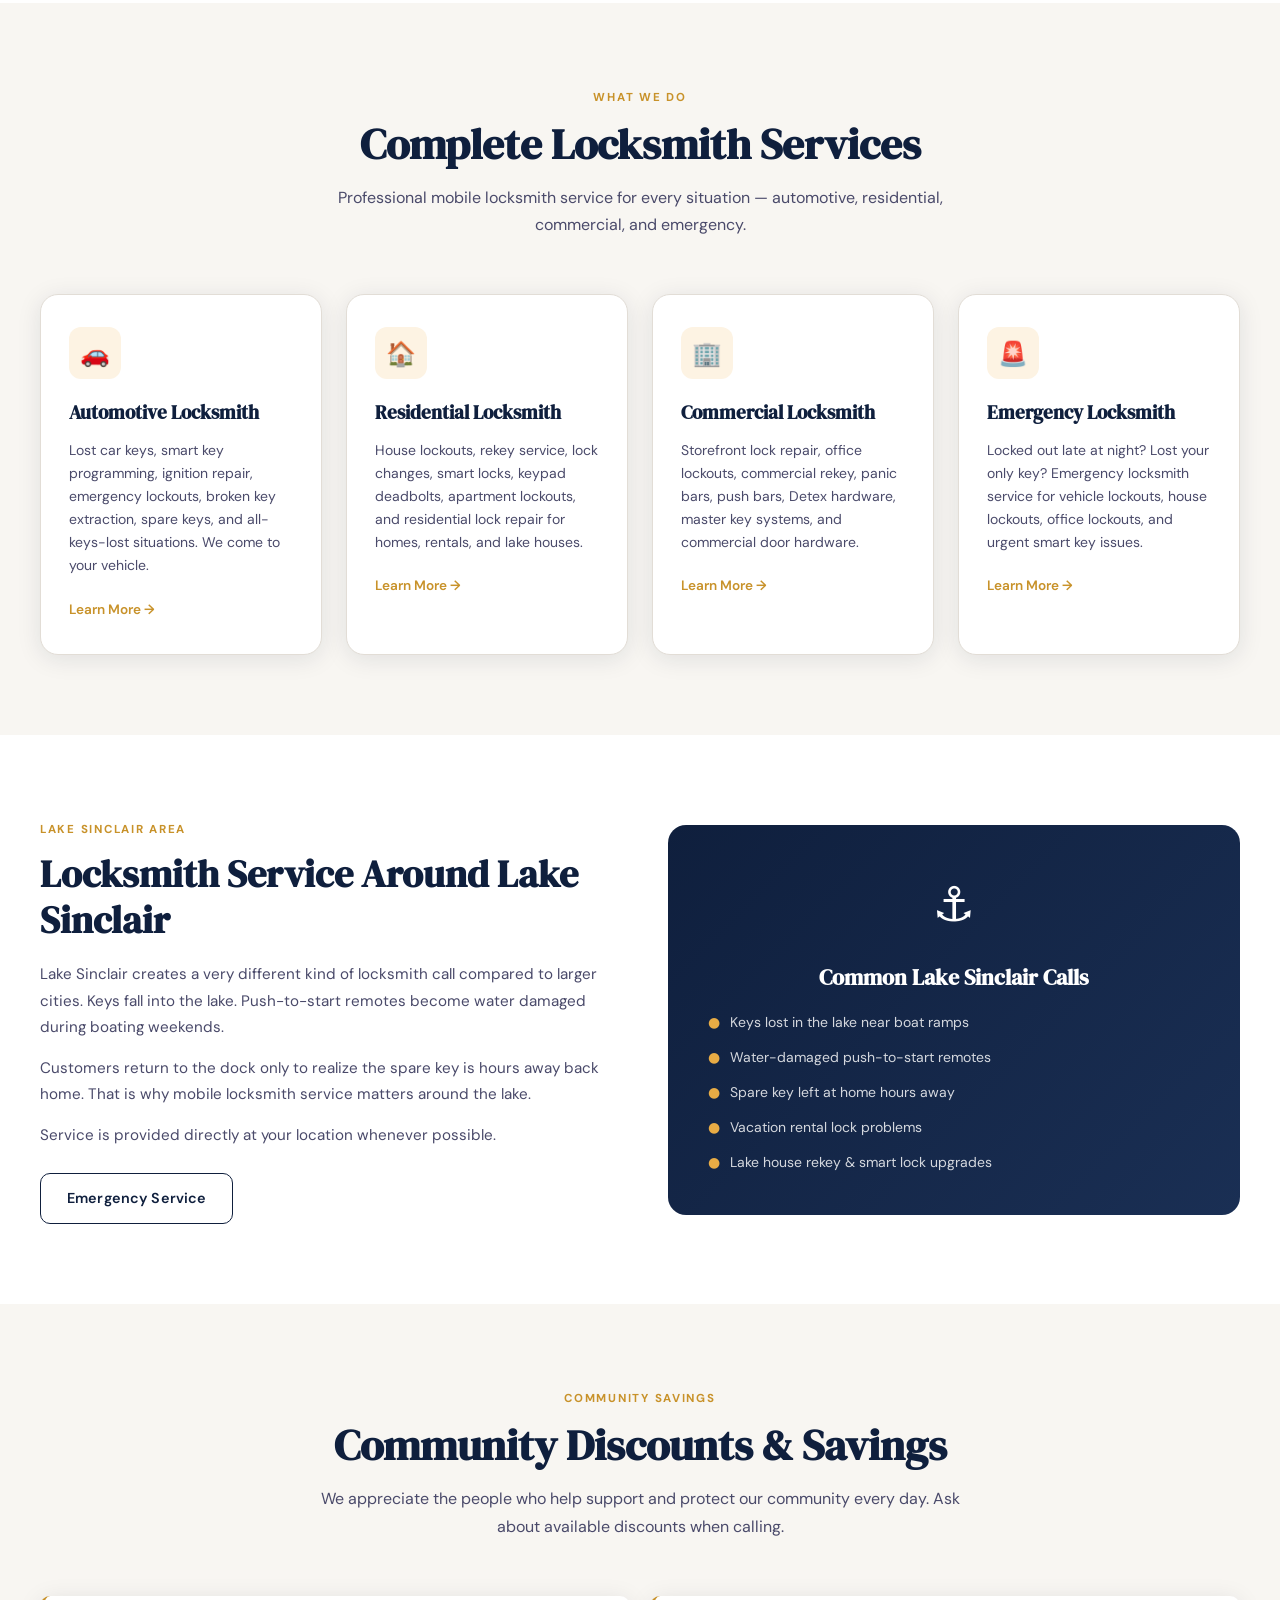
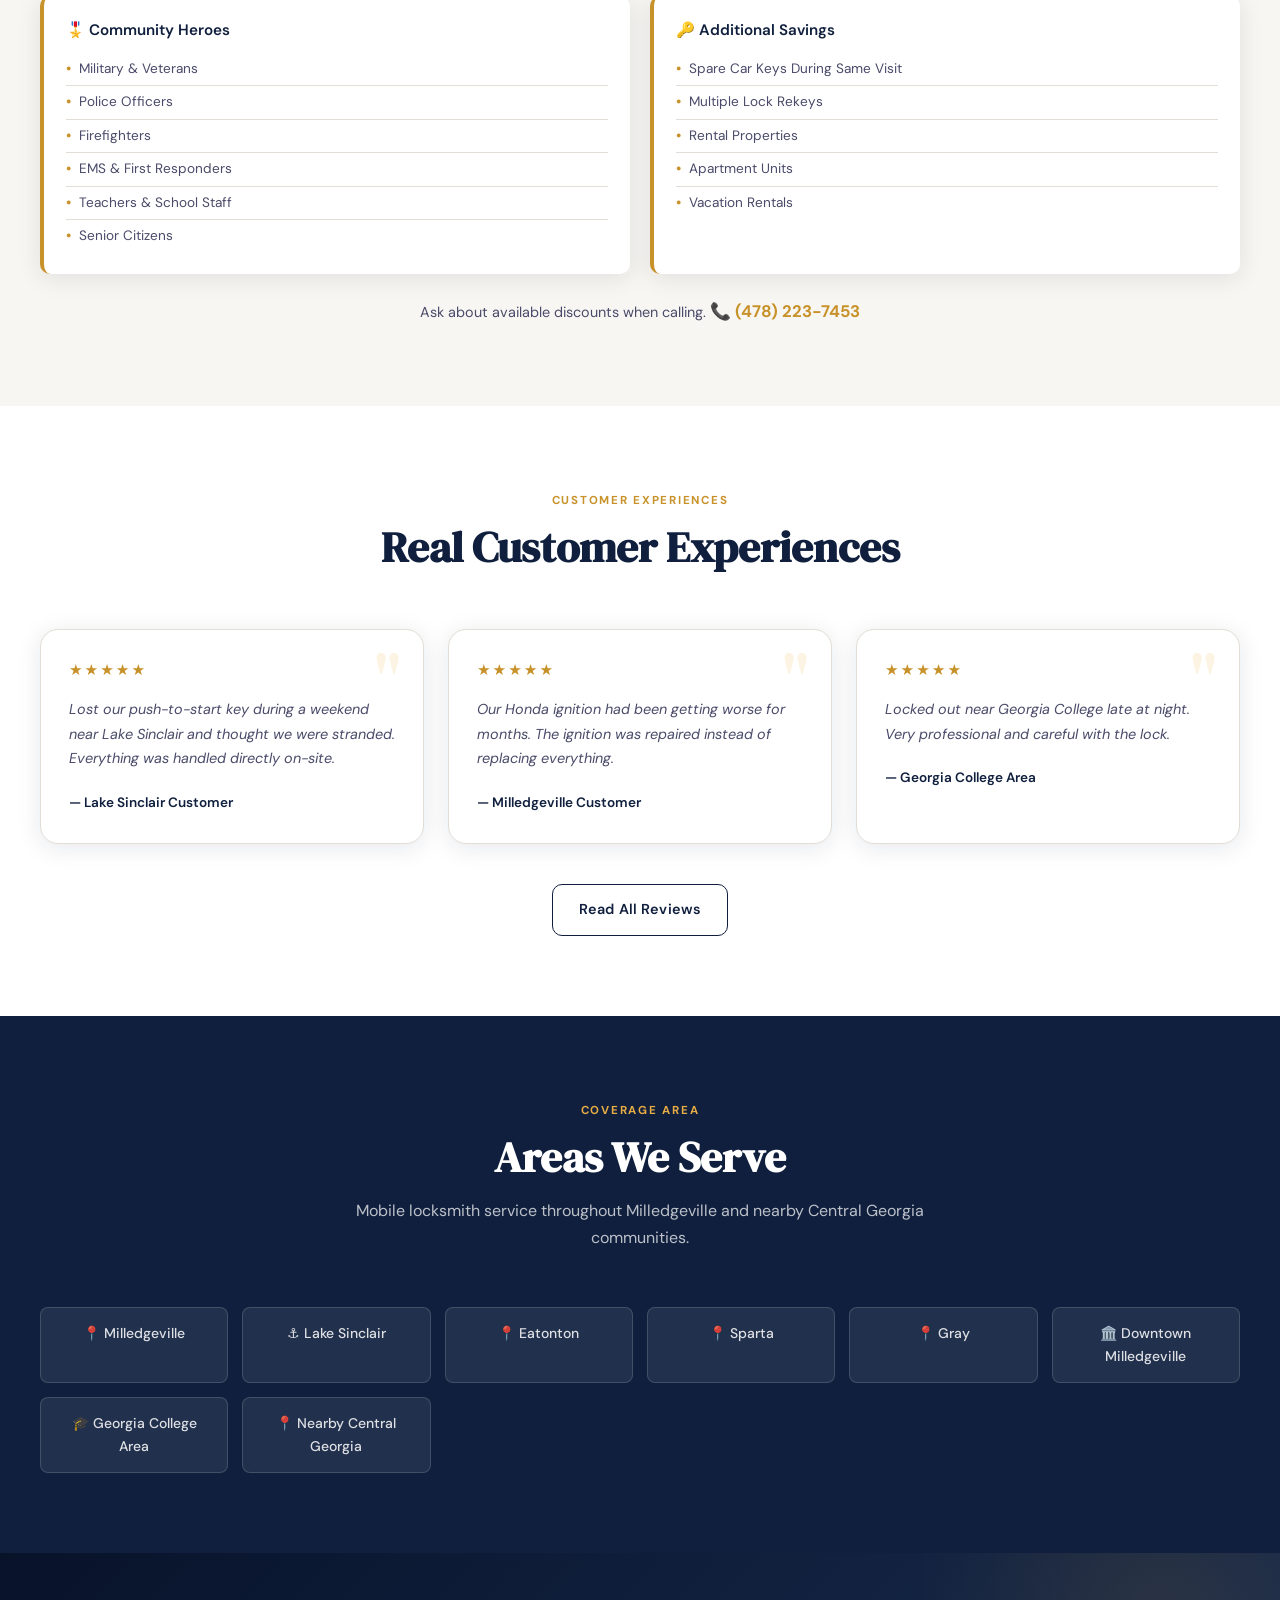
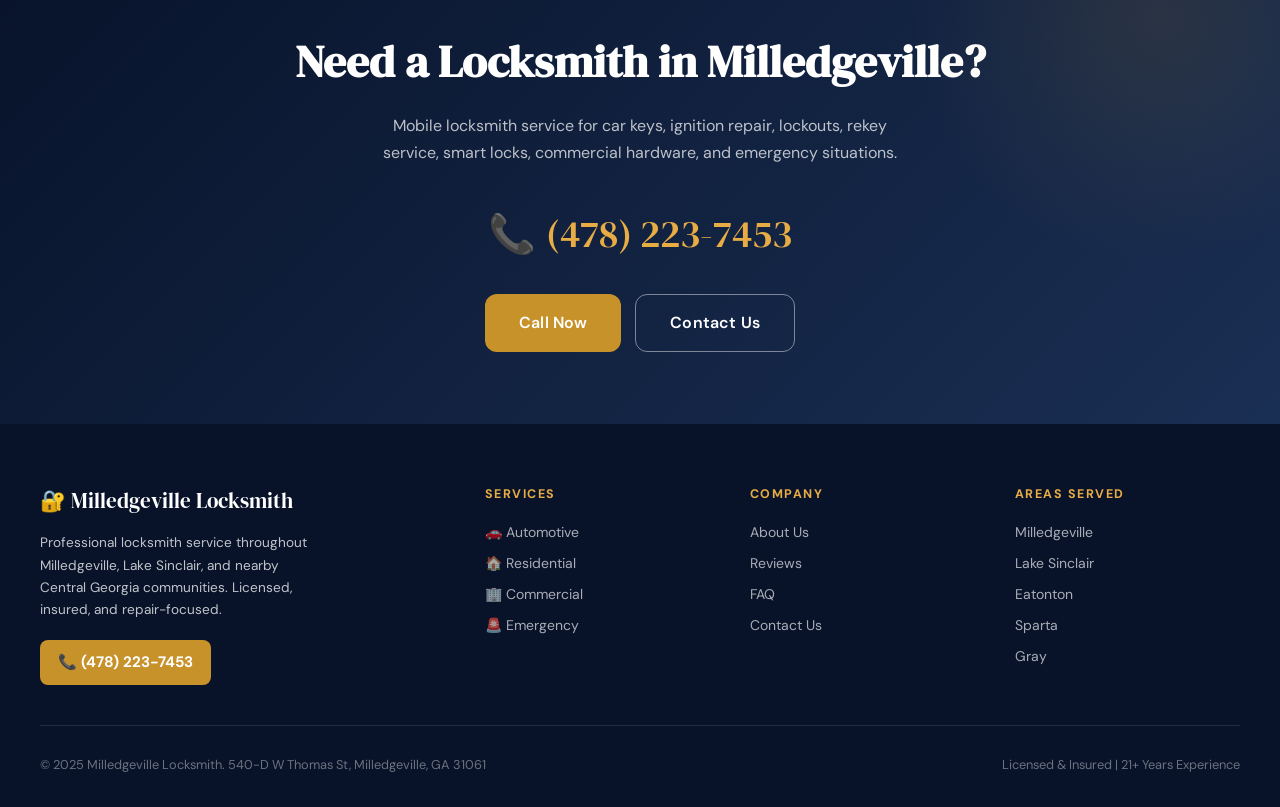
==== commit 4b770d72: "chnages done" ====
--- a/index.html
+++ b/index.html
@@ -17,7 +17,6 @@
   <div class="nav-container">
     <a href="index.html" class="nav-logo" aria-label="Milledgeville Locksmith Home">
       <span class="logo-main">🔐 Milledgeville Locksmith</span>
-      <span class="logo-sub">Milledgeville, GA &bull; (478) 223-7453</span>
     </a>
     <ul class="nav-menu" role="menubar">
       <li class="nav-item" role="none"><a href="index.html" class="nav-link active" role="menuitem">Home</a></li>
@@ -42,7 +41,7 @@
       <span></span><span></span><span></span>
     </button>
   </div>
-  <div class="nav-mobile" id="mobile-nav" role="menu" aria-label="Mobile navigation">
+  <div class="nav-mobile" id="mobile-nav" role="menu" aria-label="Mobile menu">
     <a href="index.html" role="menuitem">Home</a>
     <span class="mobile-section-title">Services</span>
     <a href="automotive.html" role="menuitem">🚗 Automotive Locksmith</a>
@@ -61,7 +60,7 @@
 <section class="hero" aria-label="Hero section">
   <div class="hero-inner">
     <div class="hero-badge">📍 Milledgeville, GA &bull; Lake Sinclair &bull; Central Georgia</div>
-    <h1>Mobile Locksmith  In <em>Milledgeville GA</em></h1>
+    <h1>Milledgeville Locksmith</h1>
     <p class="hero-sub">Automotive, residential, commercial, and emergency locksmith service handled directly at your location. No towing. No dealership delays. Professional local locksmith service.</p>
     <div class="hero-actions">
       <a href="tel:4782237453" class="btn btn-primary btn-lg">📞 Call (478) 223-7453</a>
@@ -298,8 +297,7 @@
   <div class="footer-grid">
     <div class="footer-brand">
       <span class="logo-main">🔐 Milledgeville Locksmith</span>
-      <span class="logo-sub">Milledgeville, GA</span>
-      <p>Professional mobile locksmith service throughout Milledgeville, Lake Sinclair, and nearby Central Georgia communities. Licensed, insured, and repair-focused.</p>
+      <p>Professional locksmith service throughout Milledgeville, Lake Sinclair, and nearby Central Georgia communities. Licensed, insured, and repair-focused.</p>
       <a href="tel:4782237453" class="footer-phone">📞 (478) 223-7453</a>
     </div>
     <div class="footer-col">
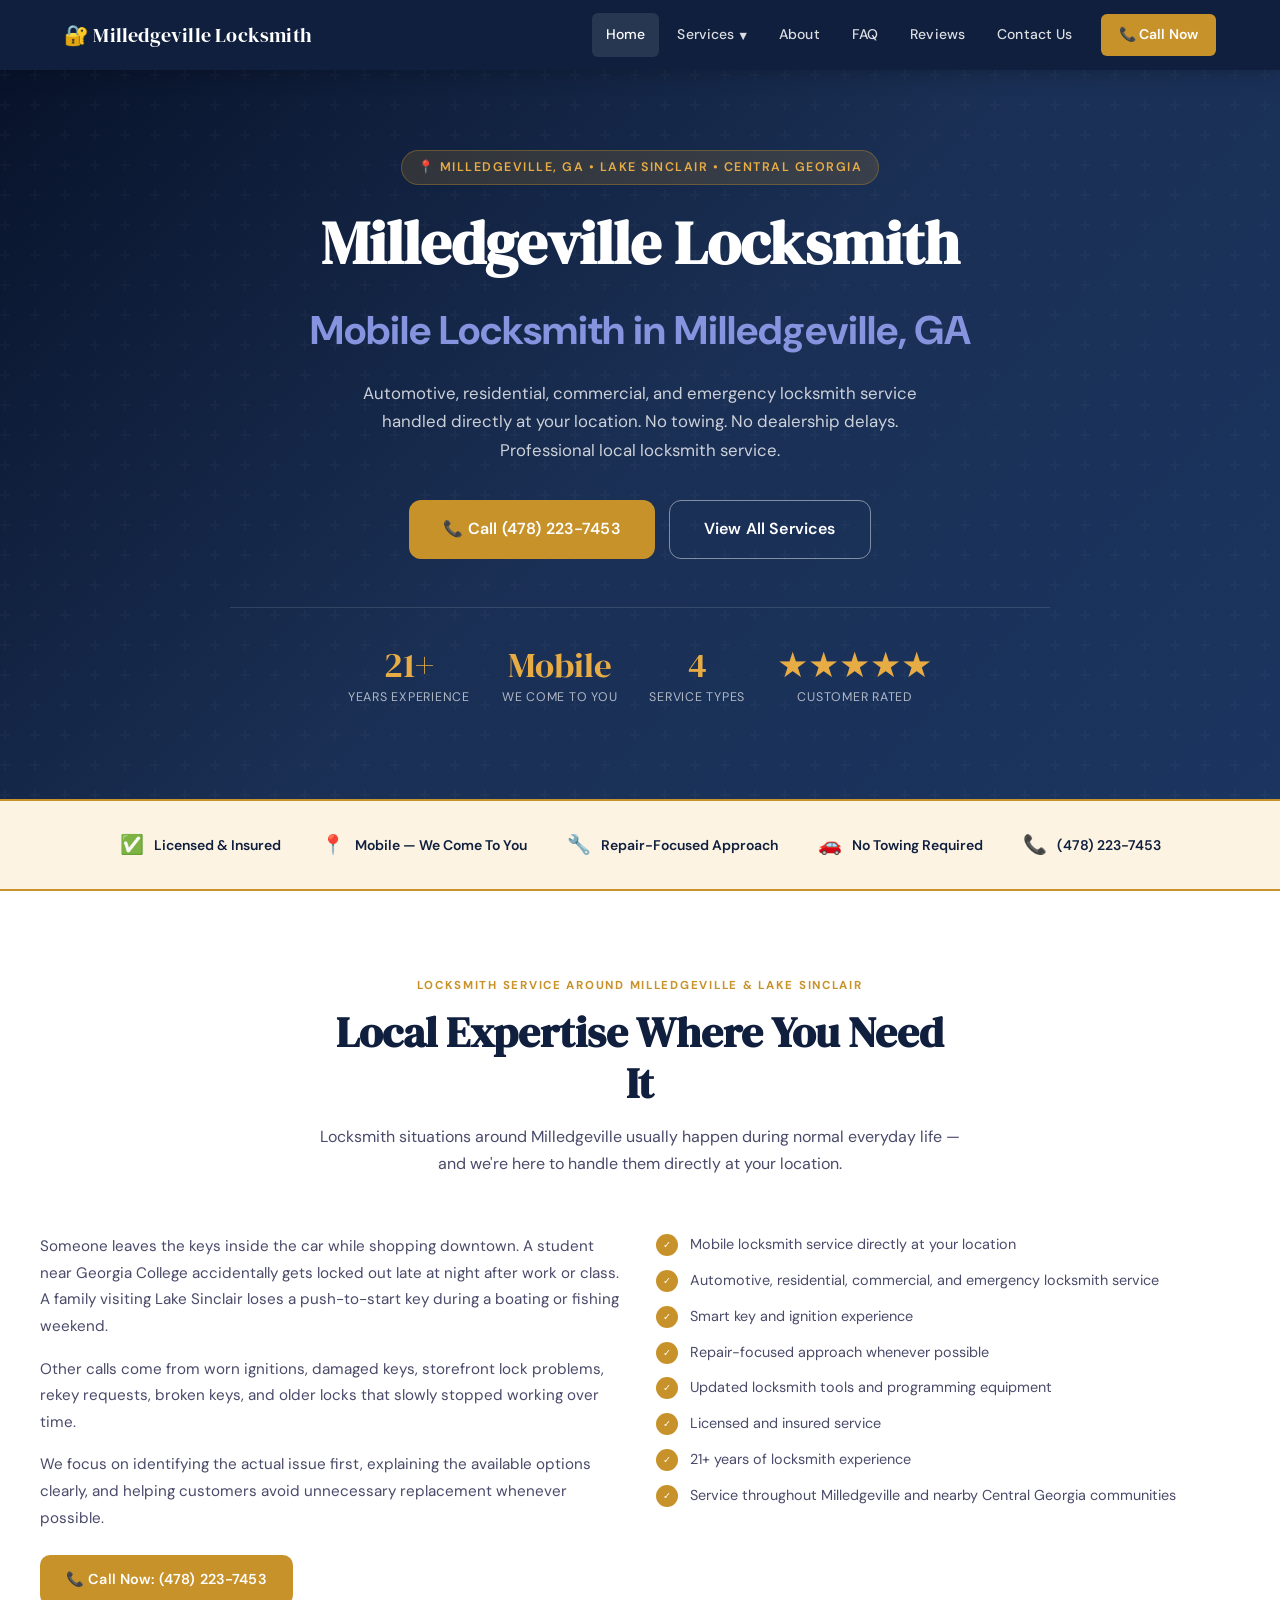
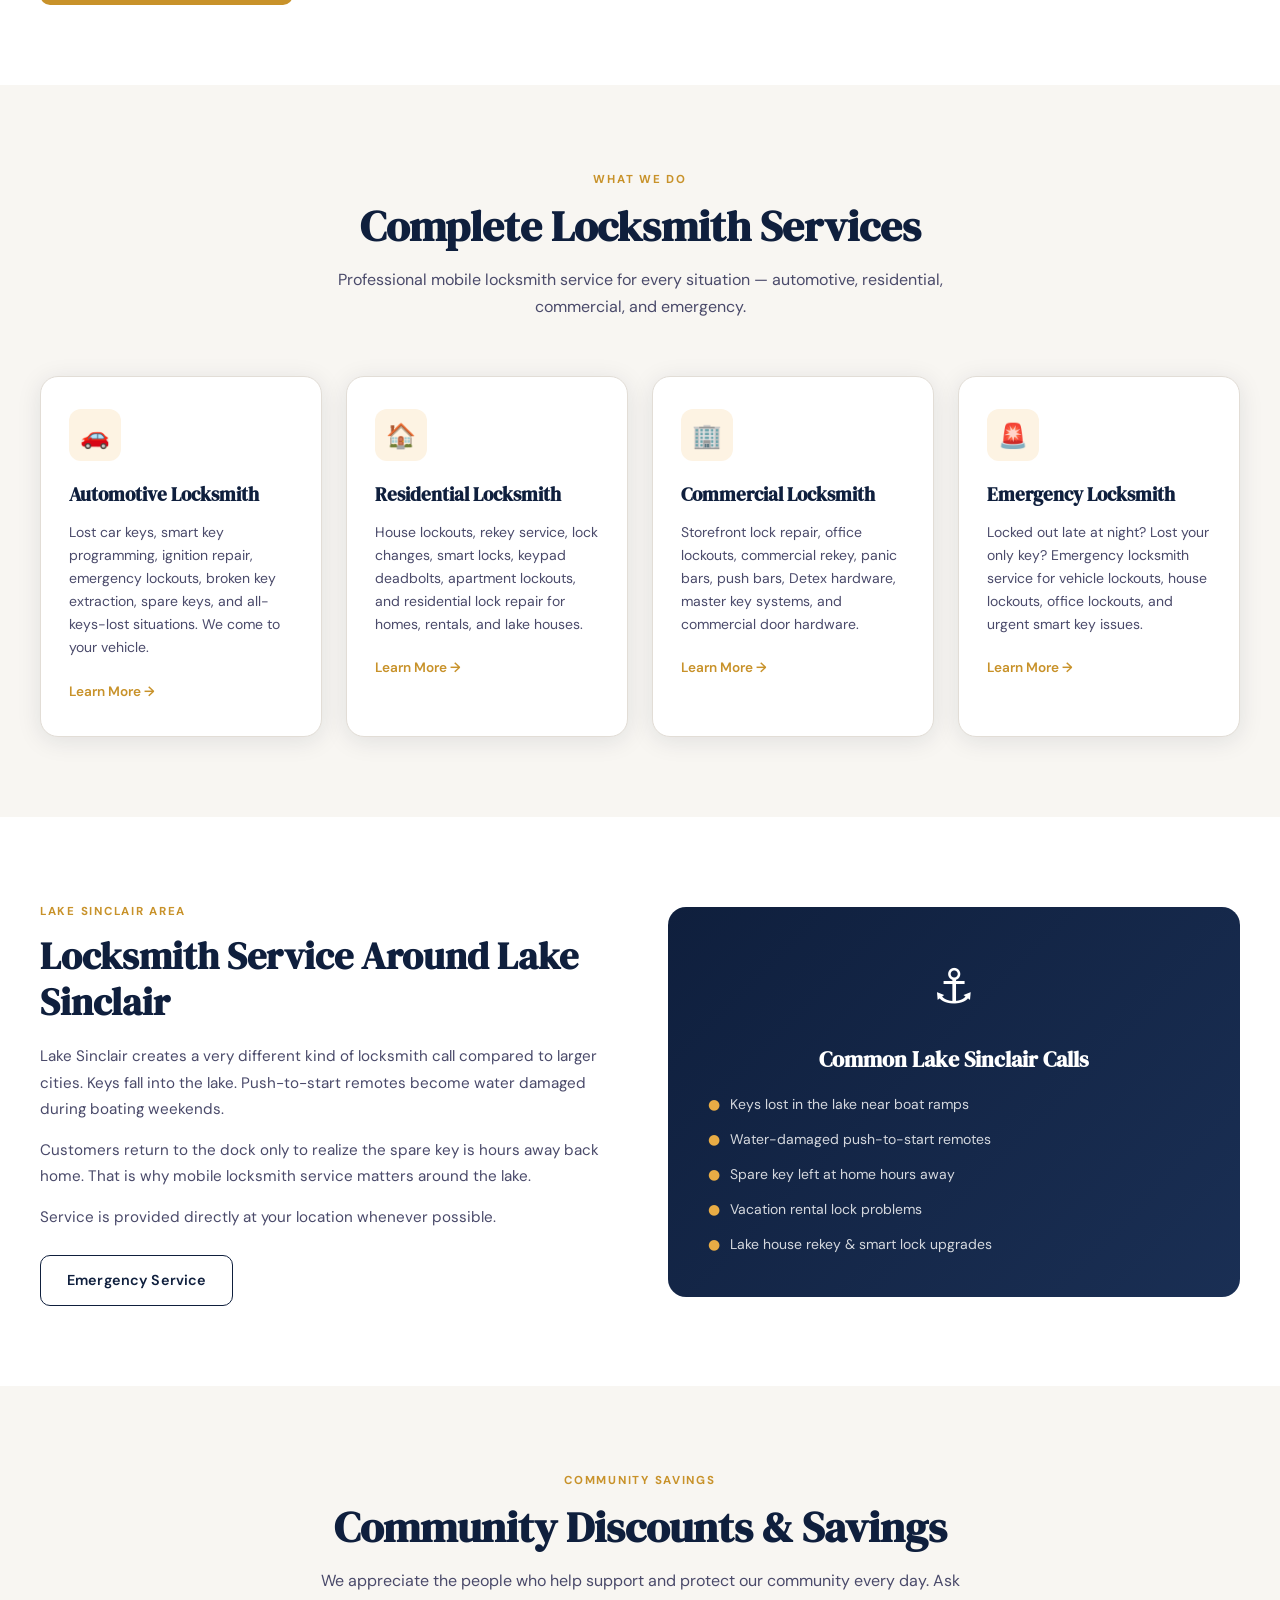
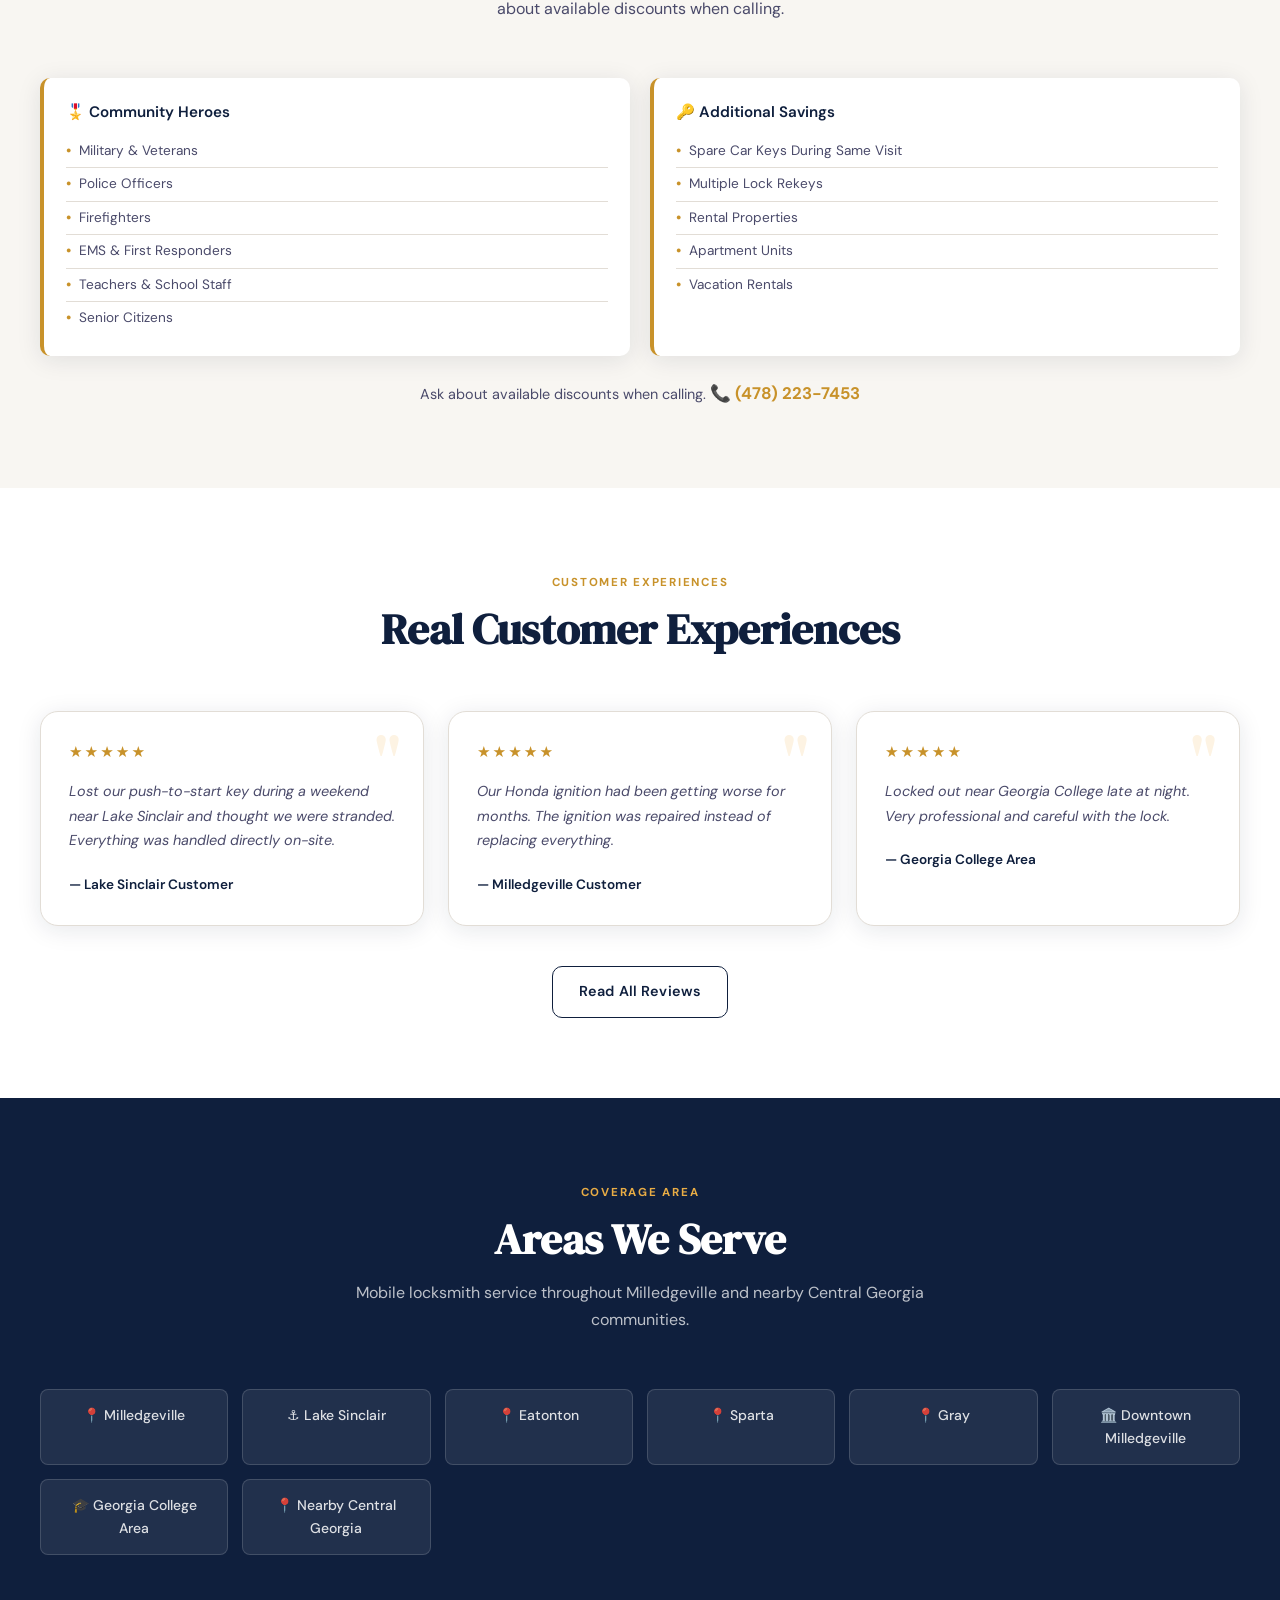
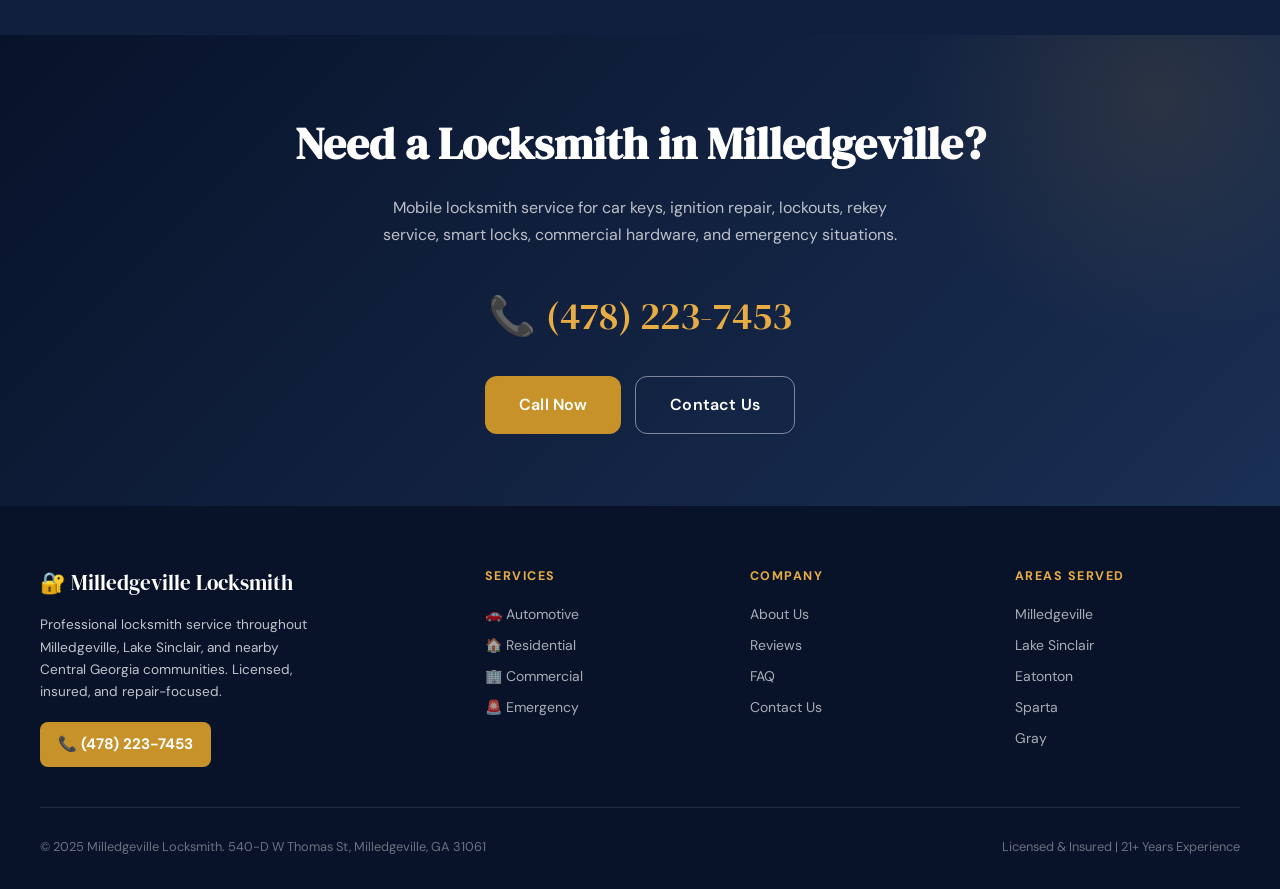
==== commit c710943a: "subtitle added" ====
--- a/index.html
+++ b/index.html
@@ -17,6 +17,7 @@
   <div class="nav-container">
     <a href="index.html" class="nav-logo" aria-label="Milledgeville Locksmith Home">
       <span class="logo-main">🔐 Milledgeville Locksmith</span>
+     
     </a>
     <ul class="nav-menu" role="menubar">
       <li class="nav-item" role="none"><a href="index.html" class="nav-link active" role="menuitem">Home</a></li>
@@ -61,6 +62,7 @@
   <div class="hero-inner">
     <div class="hero-badge">📍 Milledgeville, GA &bull; Lake Sinclair &bull; Central Georgia</div>
     <h1>Milledgeville Locksmith</h1>
+    <h2 style="font-size: 2.5rem; margin-bottom: 1rem; color: rgb(134, 148, 224);"> Mobile Locksmith in Milledgeville, GA</h2>
     <p class="hero-sub">Automotive, residential, commercial, and emergency locksmith service handled directly at your location. No towing. No dealership delays. Professional local locksmith service.</p>
     <div class="hero-actions">
       <a href="tel:4782237453" class="btn btn-primary btn-lg">📞 Call (478) 223-7453</a>
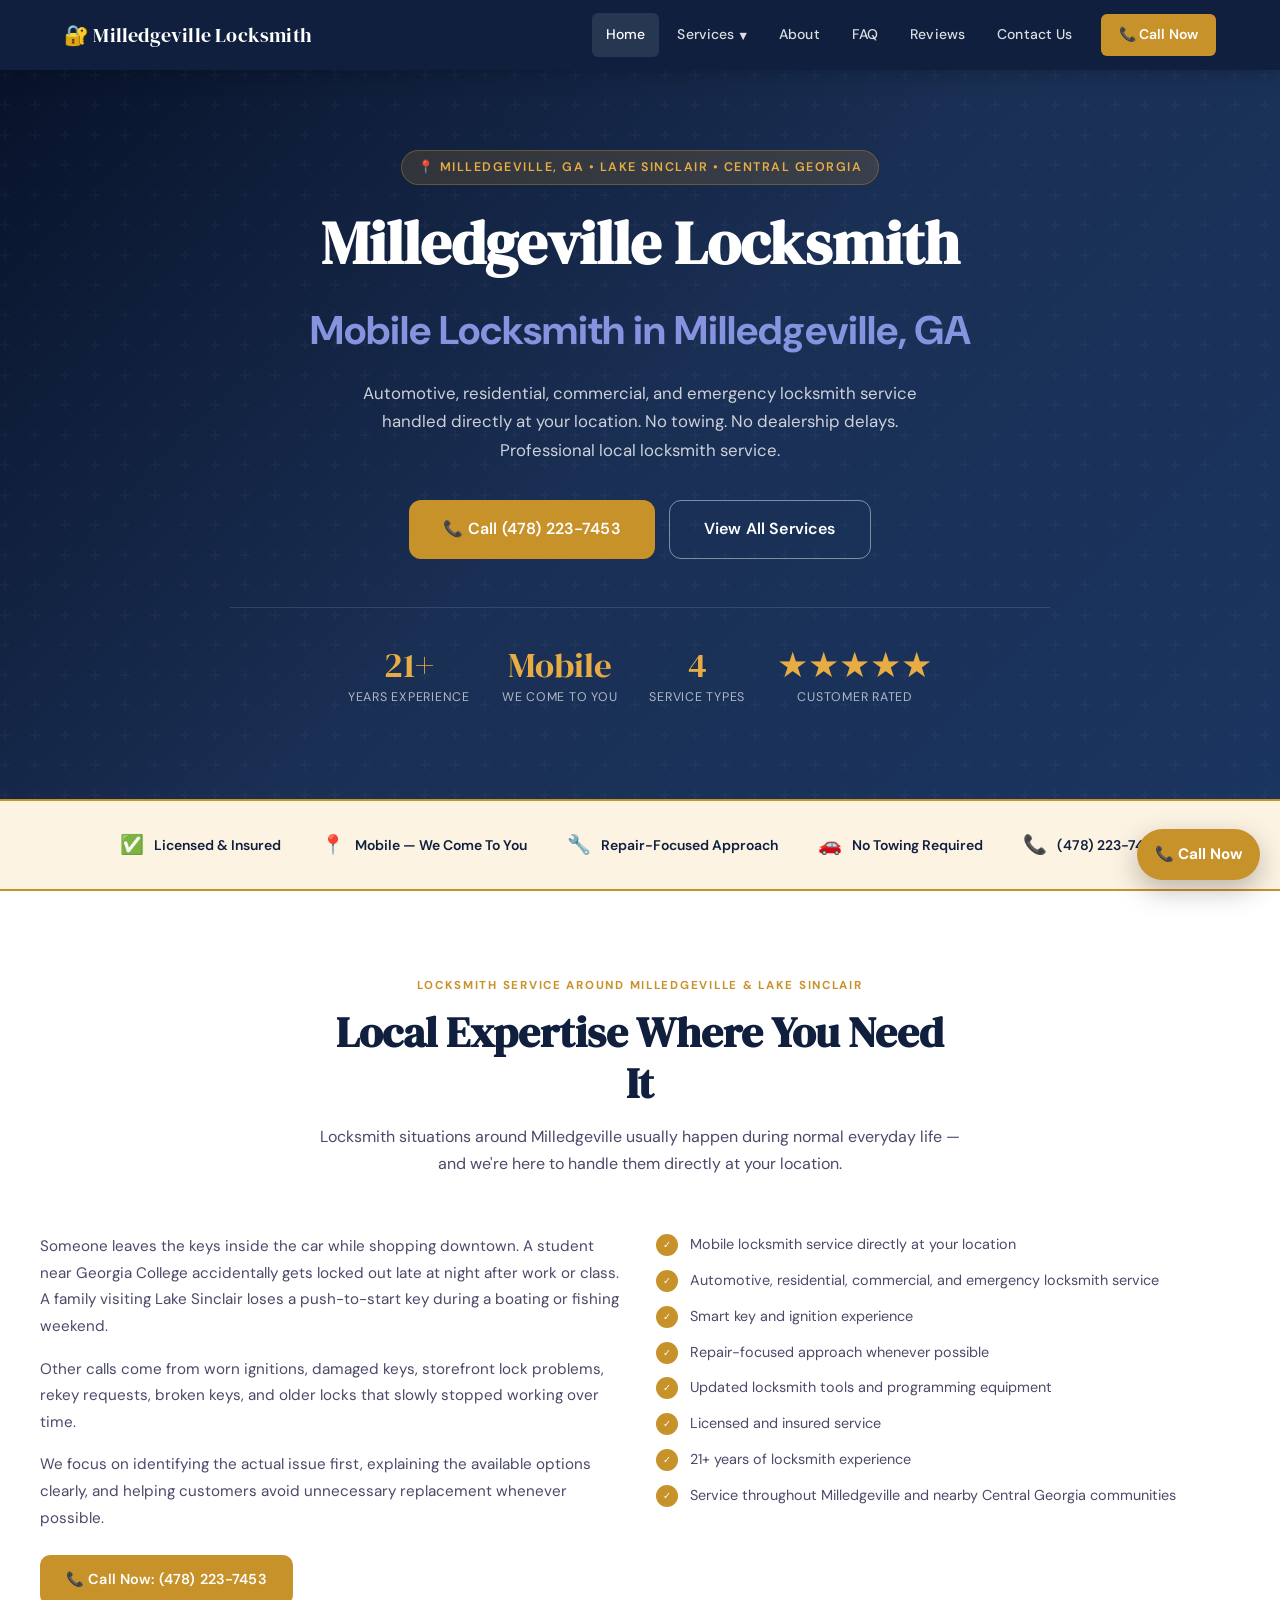
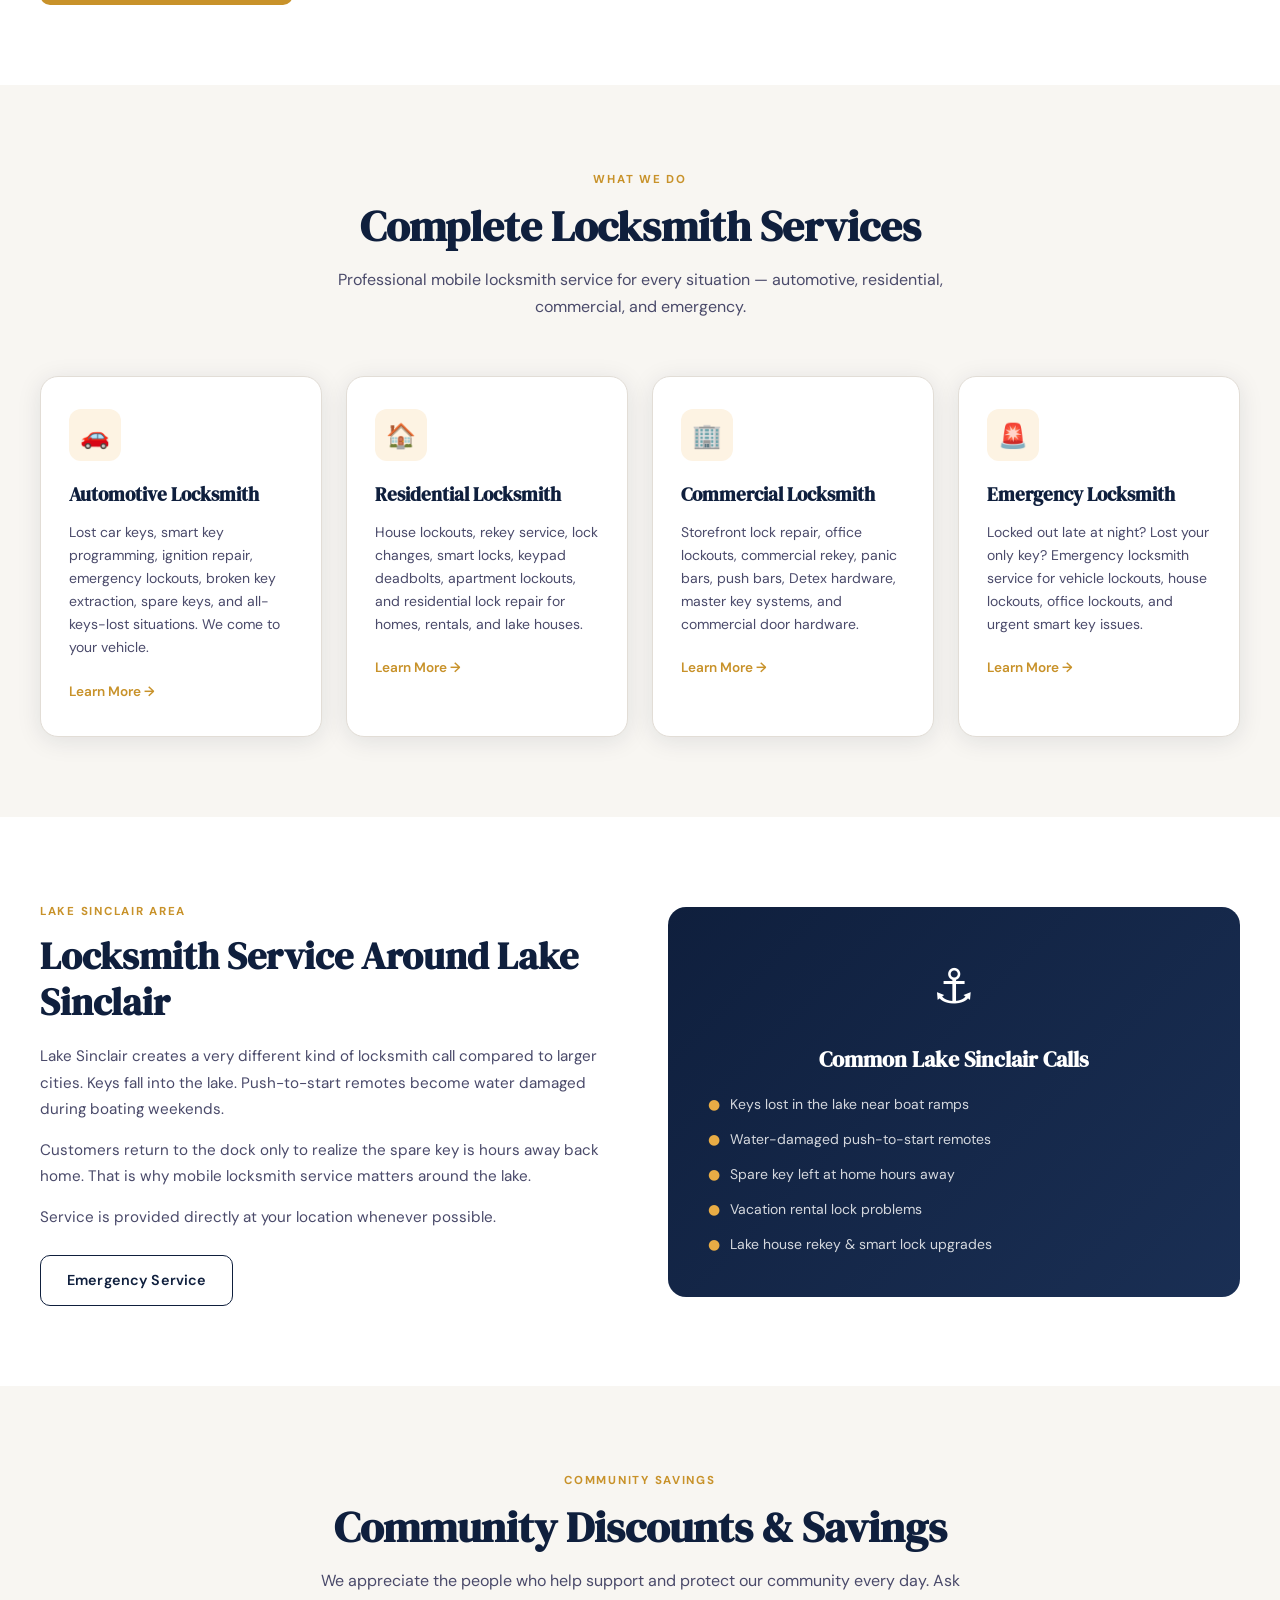
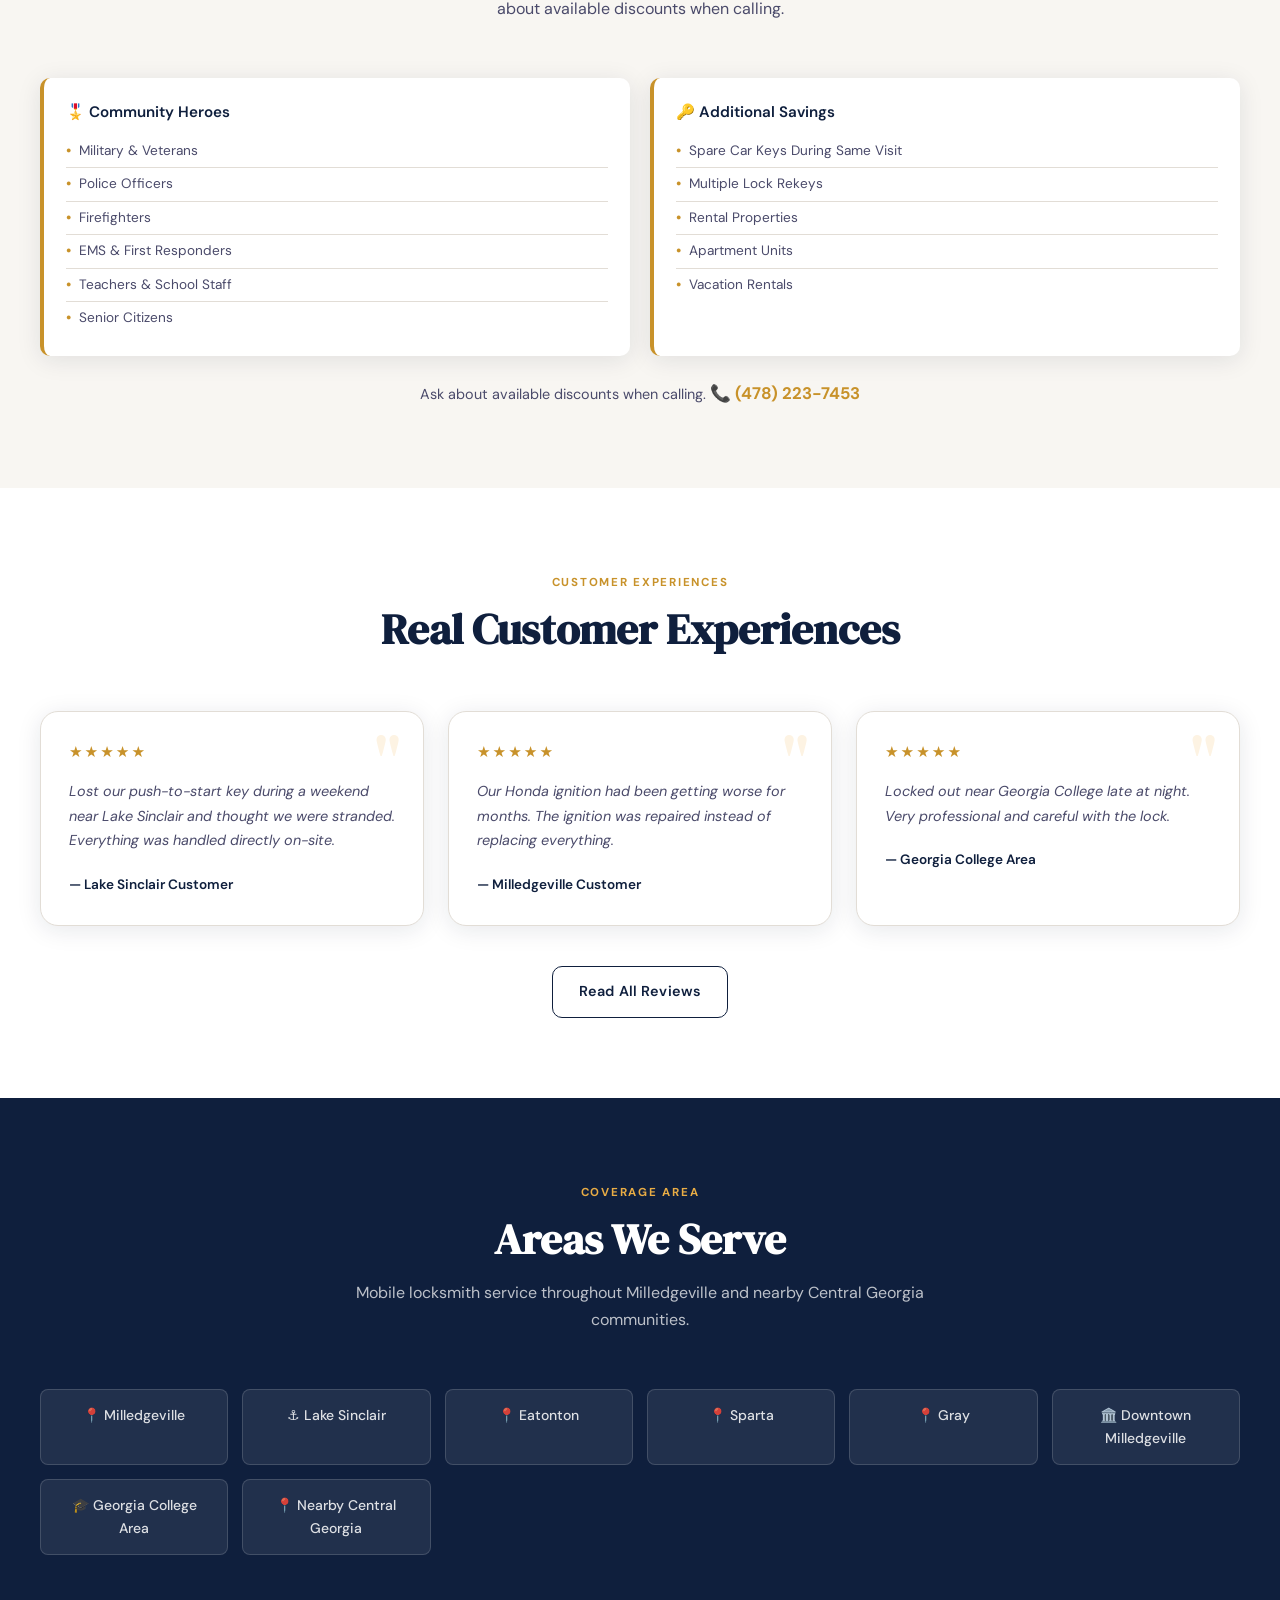
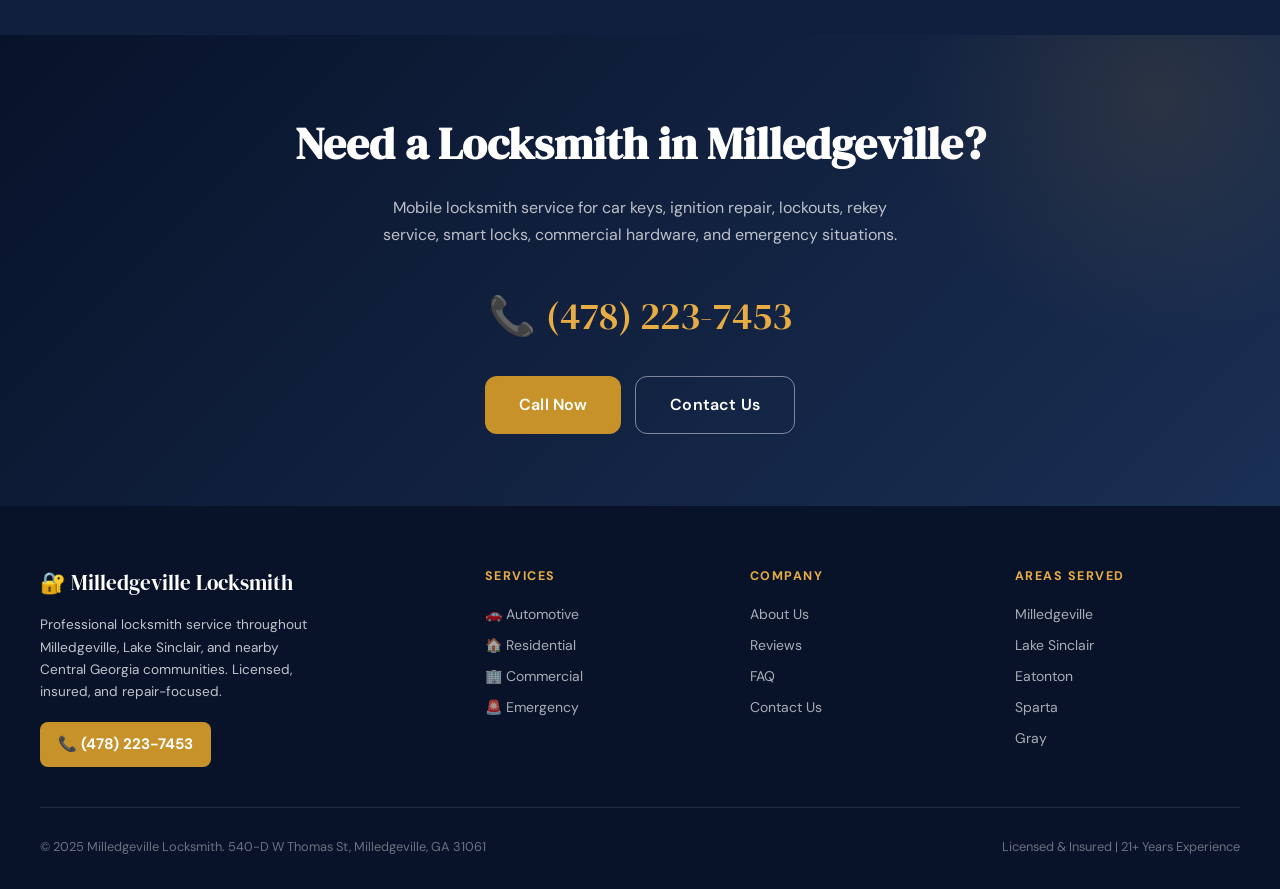
==== commit 91fab675: "ADDED CALL NOW BUTTON" ====
--- a/index.html
+++ b/index.html
@@ -68,6 +68,7 @@
       <a href="tel:4782237453" class="btn btn-primary btn-lg">📞 Call (478) 223-7453</a>
       <a href="services.html" class="btn btn-outline-white btn-lg">View All Services</a>
     </div>
+    <a href="tel:4782237453" class="floating-call-btn" aria-label="Call now">📞 Call Now</a>
     <div class="hero-meta" aria-label="Key stats">
       <div class="hero-stat">
         <span class="stat-val">21+</span>
--- a/style.css
+++ b/style.css
@@ -226,6 +226,29 @@
   position: relative;
   overflow: hidden;
 }
+.floating-call-btn {
+  position: fixed;
+  right: 20px;
+  bottom: 20px;
+  z-index: 1100;
+  display: inline-flex;
+  align-items: center;
+  justify-content: center;
+  gap: 8px;
+  background: var(--gold);
+  color: var(--white);
+  padding: 13px 18px;
+  border-radius: 999px;
+  font-weight: 700;
+  font-size: 0.95rem;
+  box-shadow: 0 10px 28px rgba(0, 0, 0, 0.26);
+  transition: transform var(--transition), box-shadow var(--transition), background var(--transition);
+}
+.floating-call-btn:hover {
+  background: var(--gold-light);
+  transform: translateY(-2px);
+  box-shadow: 0 14px 34px rgba(0, 0, 0, 0.3);
+}
 .hero::before {
   content: '';
   position: absolute;
@@ -1103,11 +1126,26 @@
   .card-grid { grid-template-columns: 1fr; }
   .trust-bar-inner { gap: 20px; }
   .page-header { padding: 48px 18px 40px; }
+  .floating-call-btn {
+    right: 12px;
+    bottom: 12px;
+    padding: 10px 14px;
+    font-size: 0.84rem;
+    border-radius: 999px;
+  }
 }
 @media (max-width: 480px) {
   .hero-actions { flex-direction: column; align-items: center; }
   .hero-actions .btn { width: 100%; justify-content: center; }
   .about-visual .about-stats { grid-template-columns: 1fr 1fr; }
+  .floating-call-btn {
+    right: 10px;
+    bottom: 10px;
+    left: auto;
+    width: auto;
+    padding: 9px 12px;
+    font-size: 0.8rem;
+  }
 }
 
 /* ===== UTILITY ===== */
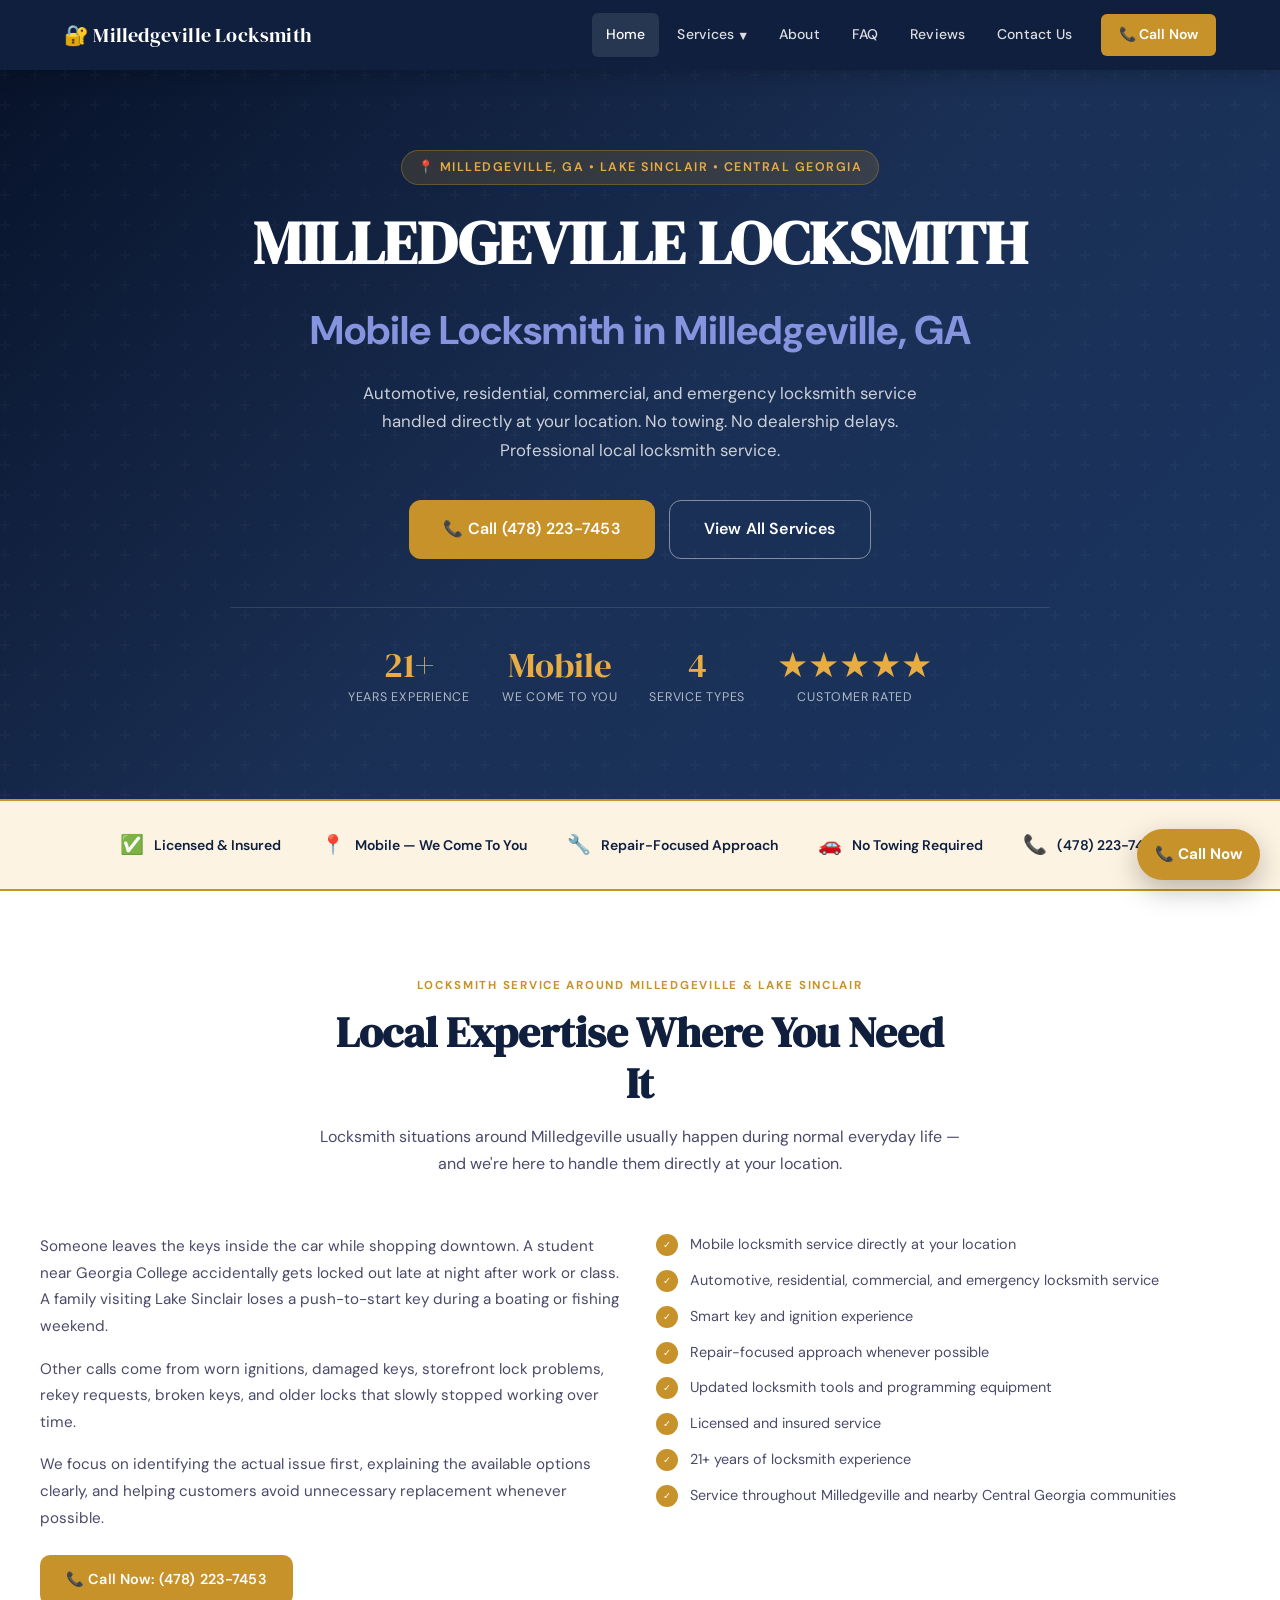
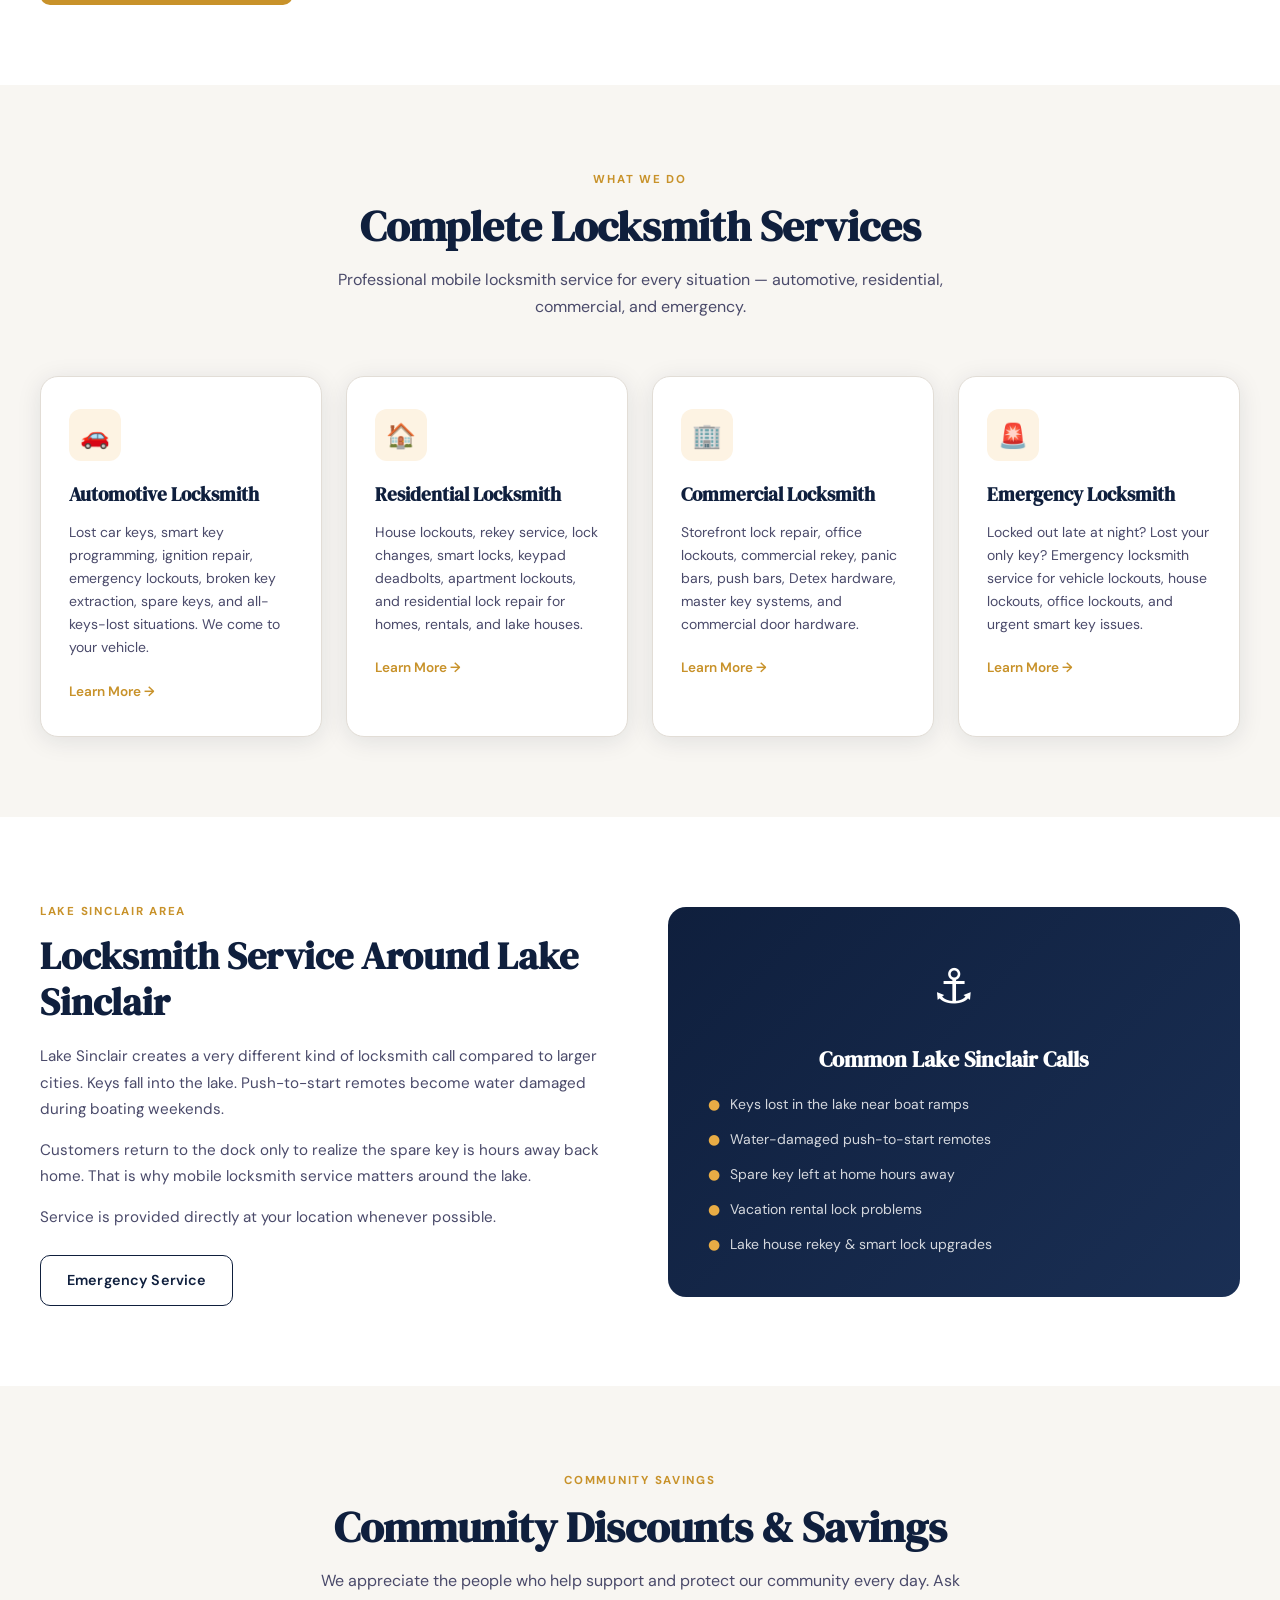
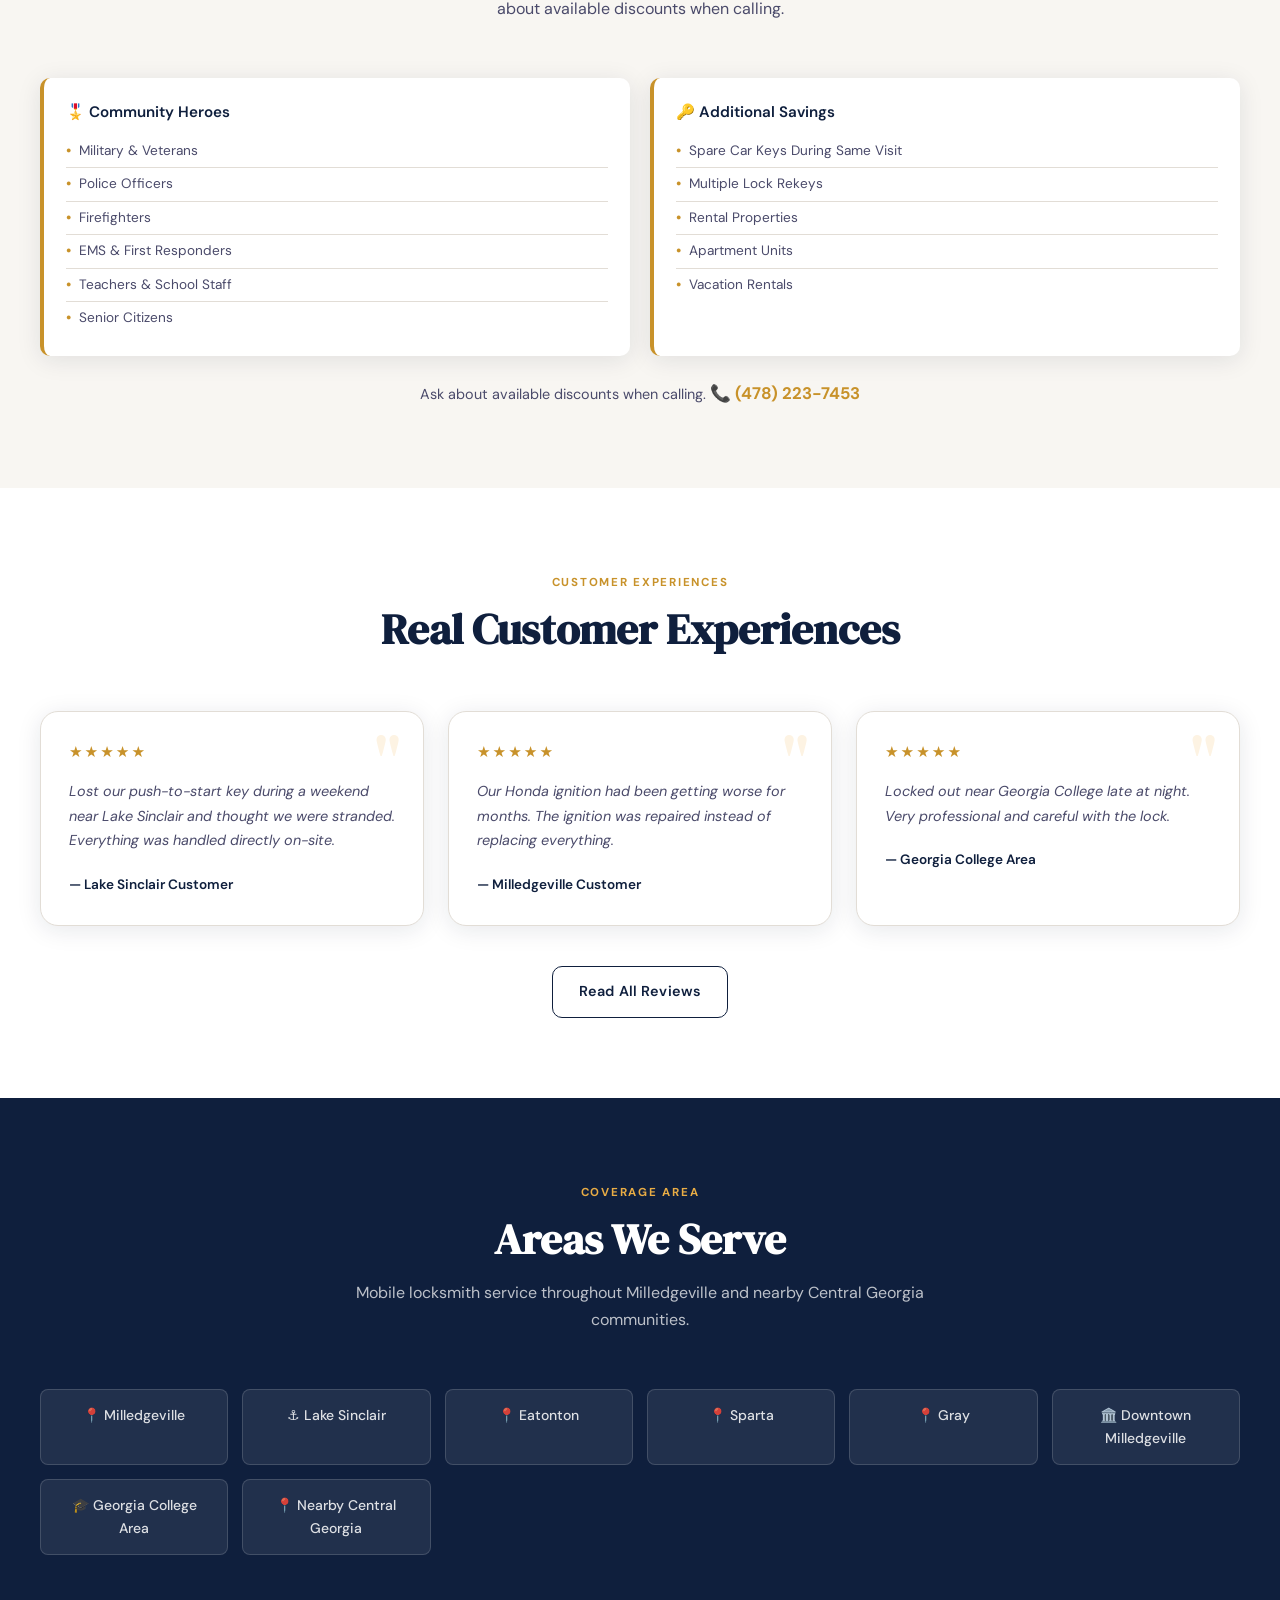
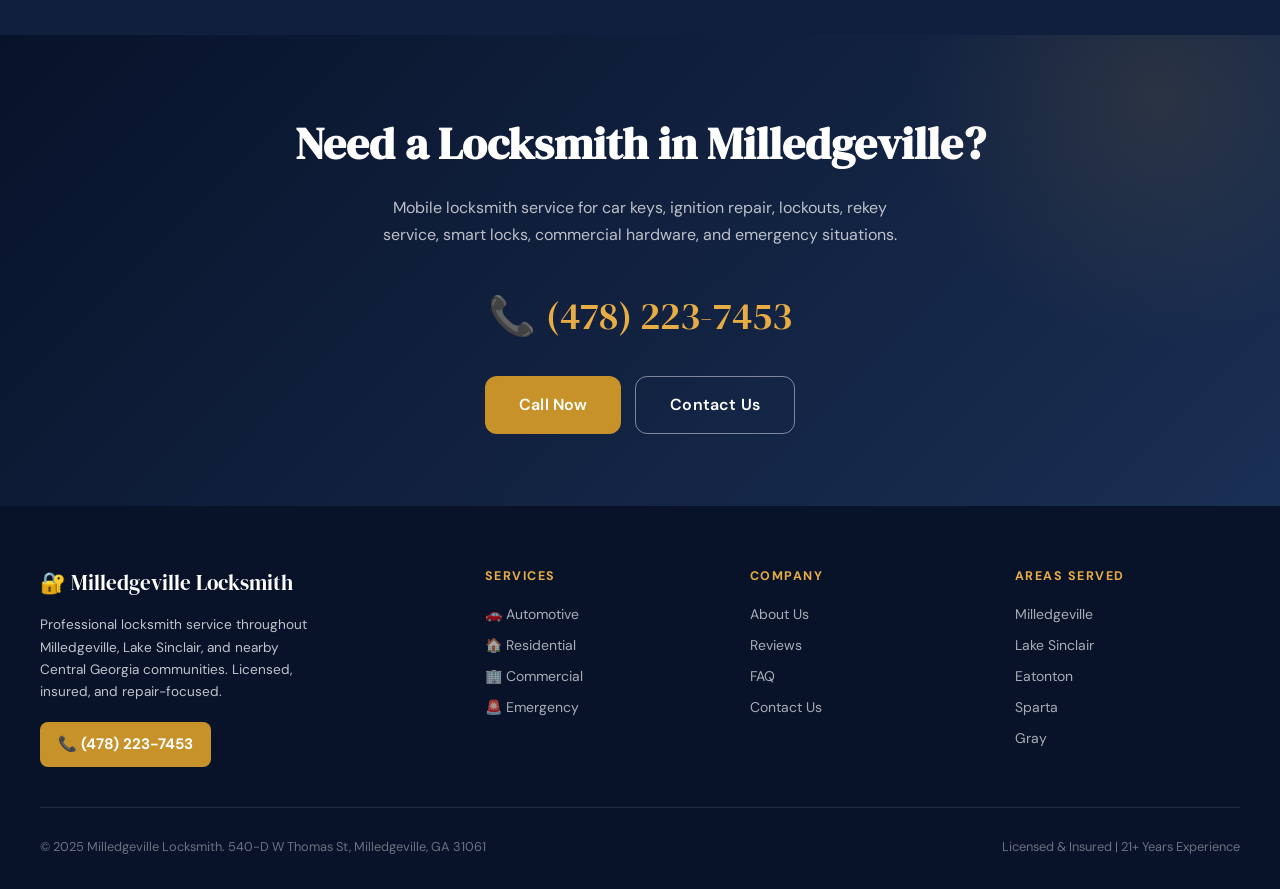
==== commit f7fcccc4: "done" ====
--- a/index.html
+++ b/index.html
@@ -61,8 +61,8 @@
 <section class="hero" aria-label="Hero section">
   <div class="hero-inner">
     <div class="hero-badge">📍 Milledgeville, GA &bull; Lake Sinclair &bull; Central Georgia</div>
-    <h1>Milledgeville Locksmith</h1>
-    <h2 style="font-size: 2.5rem; margin-bottom: 1rem; color: rgb(134, 148, 224);"> Mobile Locksmith in Milledgeville, GA</h2>
+    <h1>MILLEDGEVILLE LOCKSMITH</h1>
+    <h2 style="font-size: 2.5rem; margin-bottom: 1rem; color: rgb(134, 148, 224);">Mobile Locksmith in Milledgeville, GA</h2>
     <p class="hero-sub">Automotive, residential, commercial, and emergency locksmith service handled directly at your location. No towing. No dealership delays. Professional local locksmith service.</p>
     <div class="hero-actions">
       <a href="tel:4782237453" class="btn btn-primary btn-lg">📞 Call (478) 223-7453</a>
--- a/style.css
+++ b/style.css
@@ -650,26 +650,12 @@
   transition: background var(--transition);
 }
 .faq-q:hover { background: var(--gold-pale); }
-.faq-q.open { background: var(--gold-pale); color: var(--gold); }
+.faq-q.open { background: transparent; color: var(--navy); }
 .faq-q .faq-icon {
-  width: 24px;
-  height: 24px;
-  background: var(--navy);
-  border-radius: 50%;
-  display: flex;
-  align-items: center;
-  justify-content: center;
-  color: white;
-  font-size: 0.75rem;
-  flex-shrink: 0;
-  transition: transform var(--transition), background var(--transition);
-}
-.faq-q.open .faq-icon {
-  transform: rotate(45deg);
-  background: var(--gold);
+  display: none;
 }
 .faq-a {
-  display: none;
+  display: block;
   padding: 0 24px 20px;
   font-size: 0.9rem;
   color: var(--text-mid);
